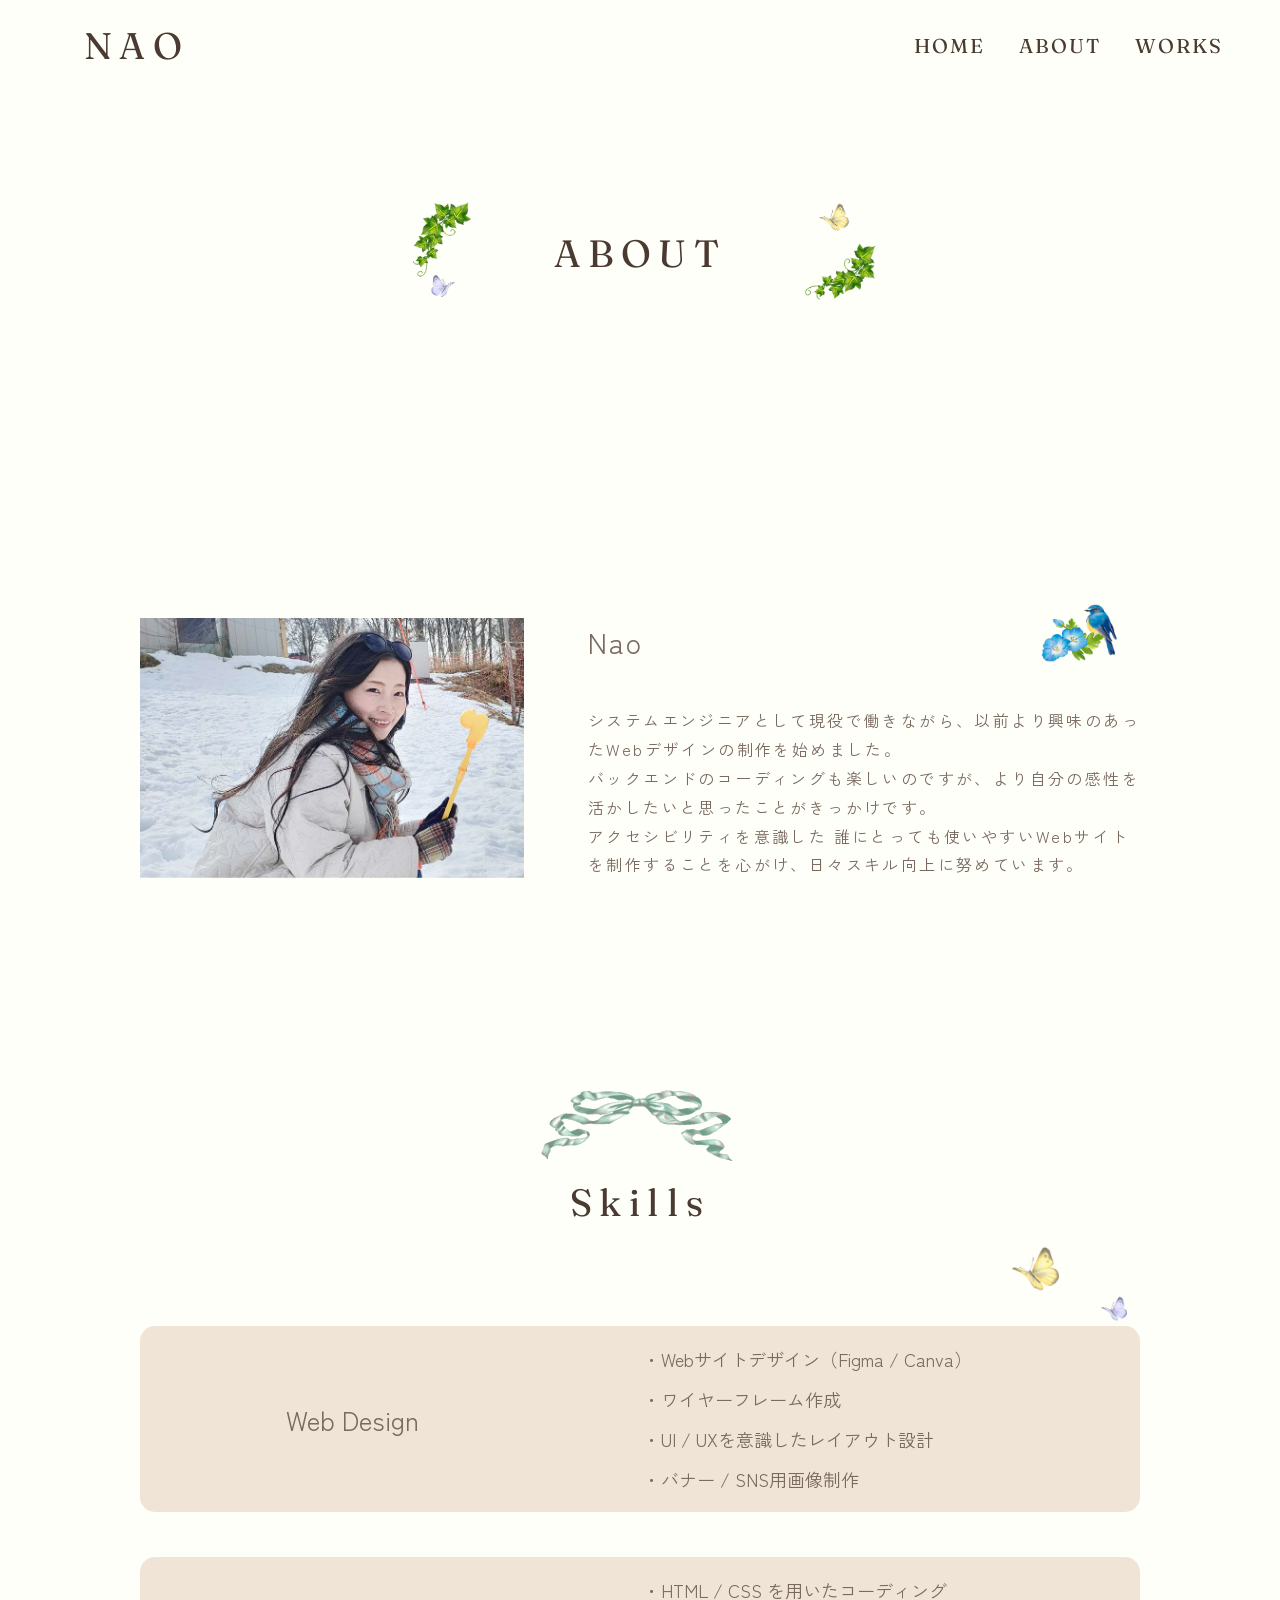
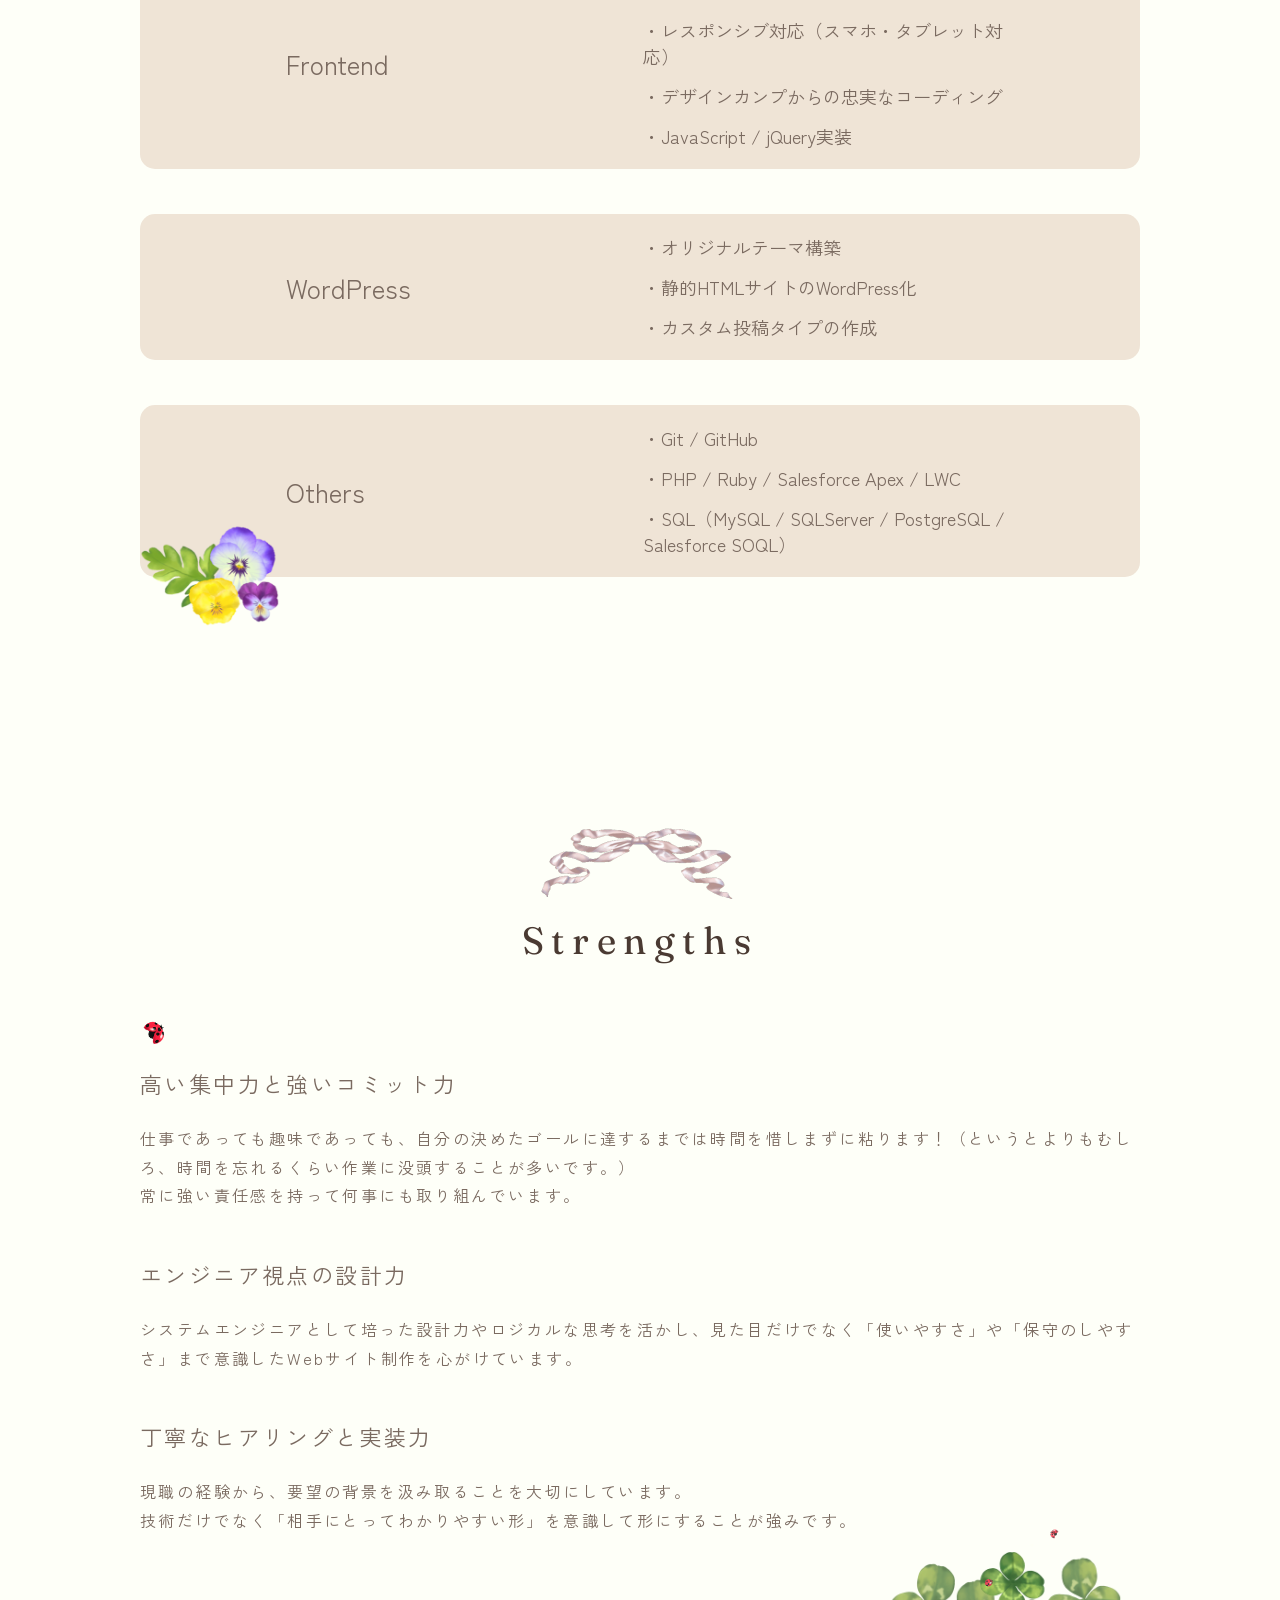
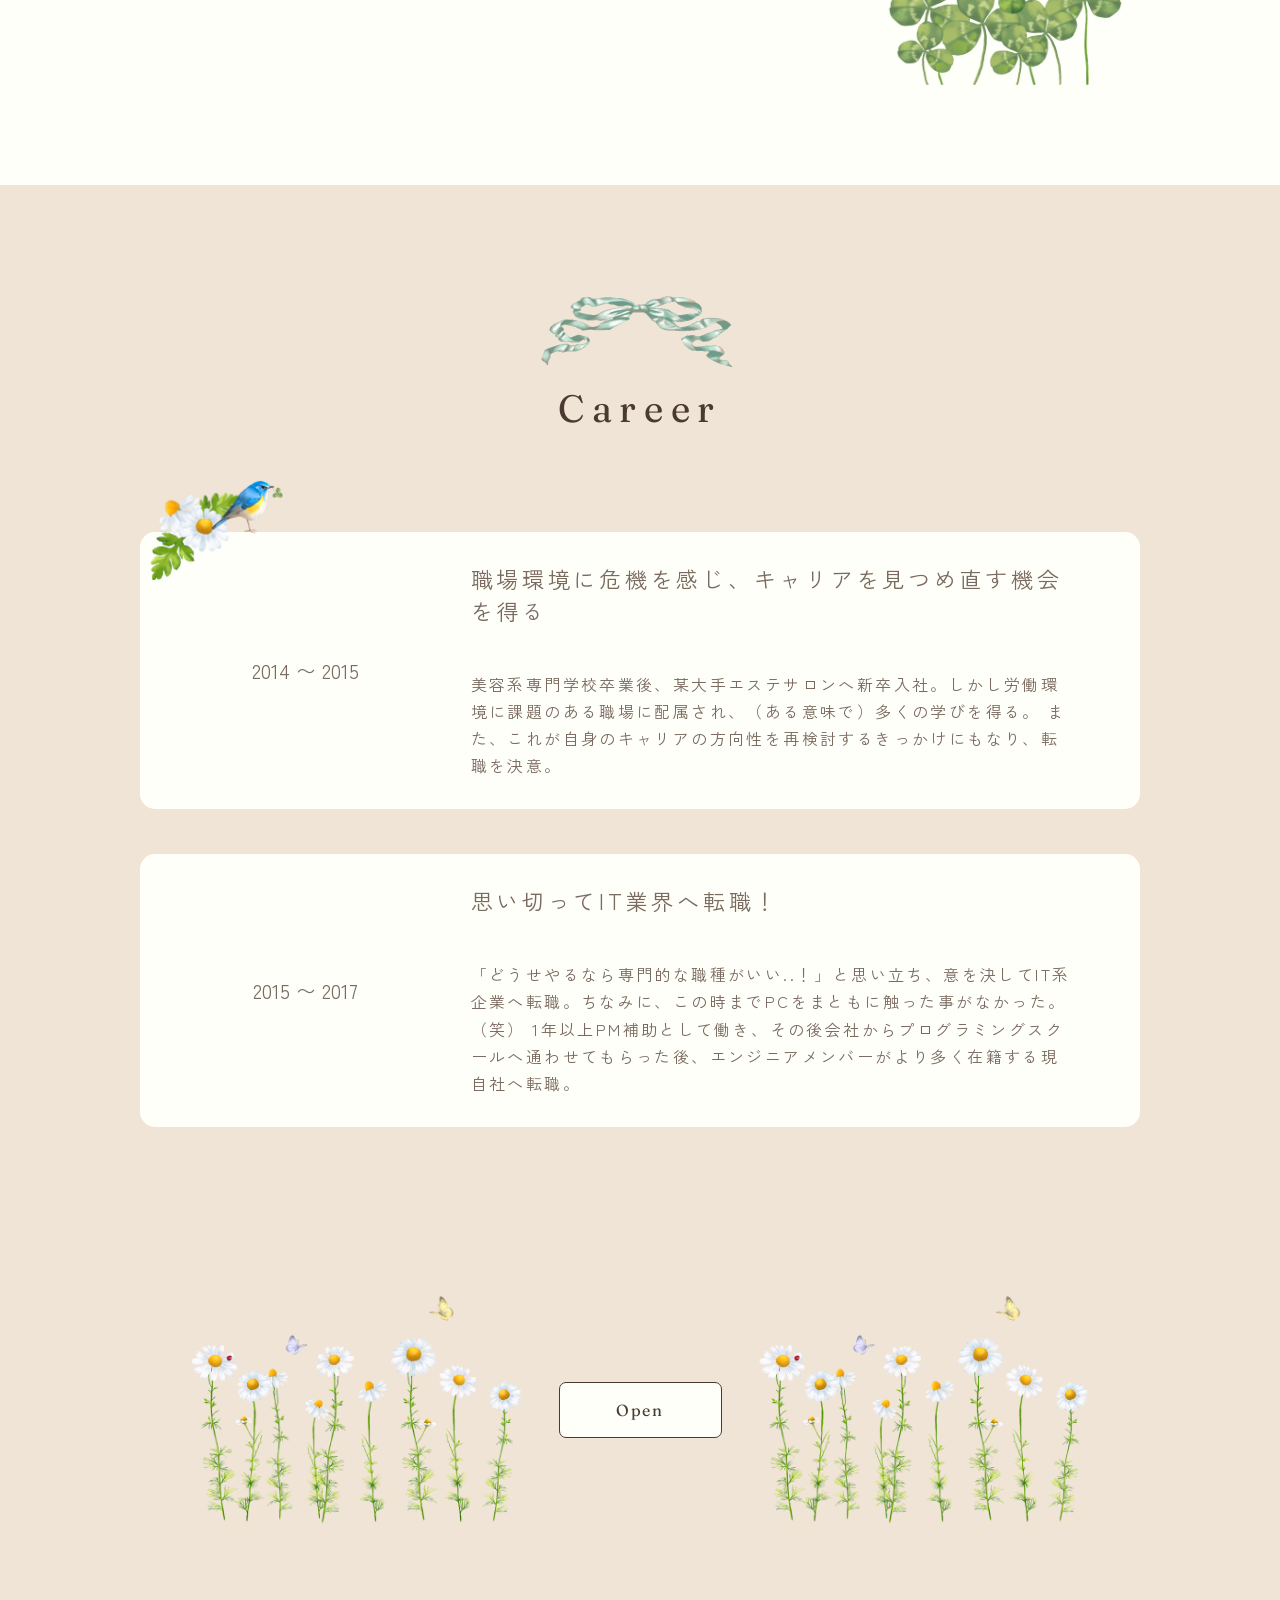
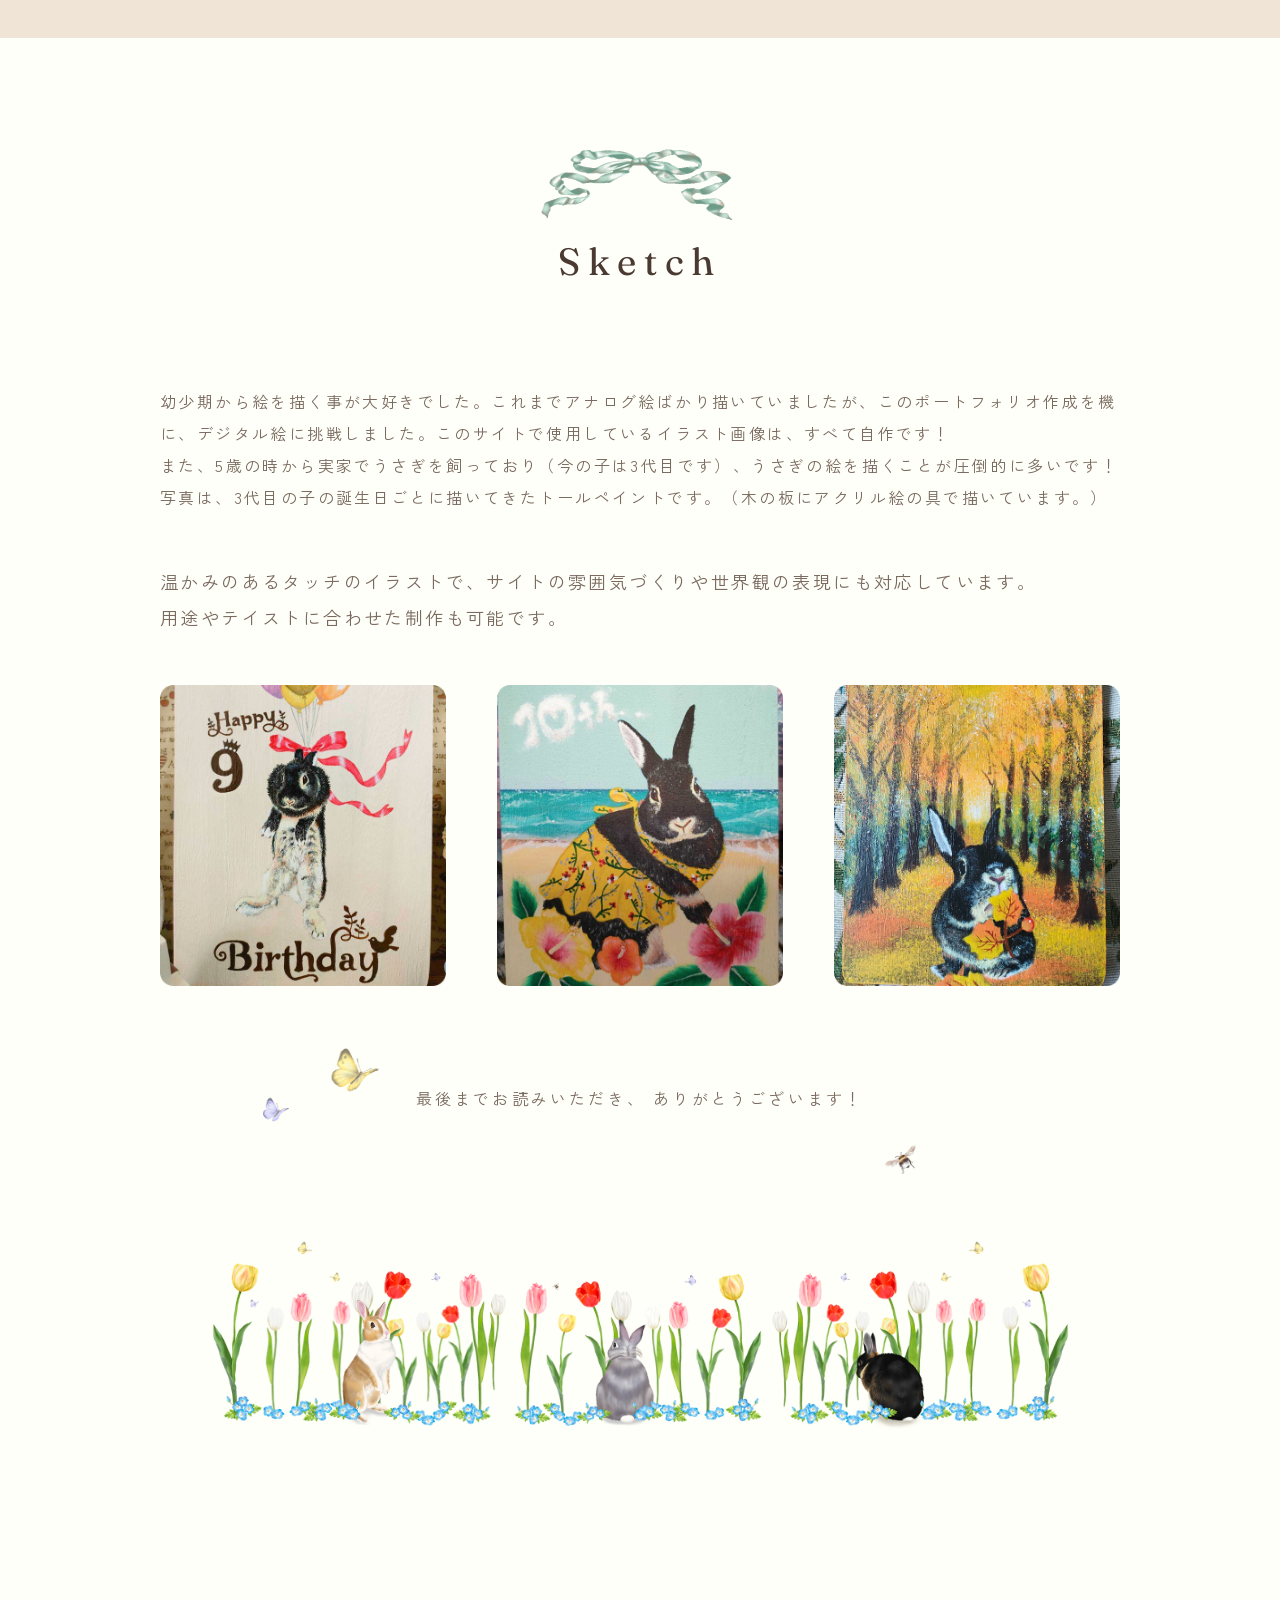
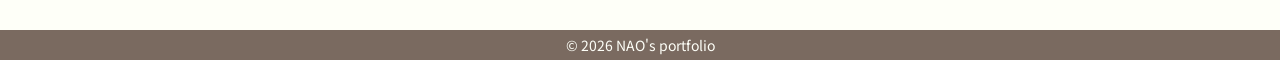
==== about/index.html @ c6a1bbfc "first commit" ====
<!DOCTYPE html>
<html lang="ja">
<head>
  <meta charset="UTF-8">
  <meta name="viewport" content="width=device-width, initial-scale=1.0">
  <title>私について | NAO's portfolio</title>
  <meta name="description" content="Webデザインとコーディングを中心に、ポートフォリオ制作を行っています。好きなことや大切にしていること、制作への想いをまとめた ABOUT ページです。">
  <meta property="og:title" content="私について | NAO's portfolio">
  <meta property="og:description" content="Webデザインとコーディングを中心に制作したポートフォリオサイトの ABOUT ページ。好きなことや制作への想いを紹介しています。">
  <meta property="og:image" content="https://nao523.github.io/nao-portfolio/img/OGP.png">
  <meta property="og:url" content="https://nao523.github.io/nao-portfolio/">
  <meta property="og:type" content="website">
  <meta property="og:site_name" content="私について | NAO's portfolio">
  <meta name="twitter:card" content="summary_large_image">
  <link rel="icon" href="../img/favicon.ico">
  <link rel="icon" href="../img/favicon.png" type="image/png">
  <link rel="stylesheet" href="../css/reset.css" />
  <link rel="stylesheet" href="../css/style.css">
  <link rel="preconnect" href="https://fonts.googleapis.com">
  <link rel="preconnect" href="https://fonts.gstatic.com" crossorigin>
  <link href="https://fonts.googleapis.com/css2?family=Fraunces:ital,opsz,wght@0,9..144,100..900;1,9..144,100..900&family=Zen+Kaku+Gothic+New&family=Noto+Sans+JP:wght@100..900&display=swap" rel="stylesheet">
</head>
<body>
  <header>
    <div class="header">
      <div class="header_logo">
        <a href="../index.html">NAO</a>
      </div>
      <button type="button" class="hamburger" aria-controls="global-nav" aria-expanded="false" aria-label="メニューを開く">
        <span class="visually-hidden">メニューを開く</span>
        <span class="line line1"></span>
        <span class="line line2"></span>
        <span class="line line3"></span>
      </button>
      <nav class="header_nav" id="global-nav">
        <div class="nav_images">
          <img src="../img/nav1.png" alt="ネモフィラとミツバチ" class="nav_image nav_image1">
          <img src="../img/nav2.png" alt="ネモフィラとルリビタキ" class="nav_image nav_image2">
        </div>
        <ul class="header_nav_list">
          <li class="header_nav_item"><a href="../index.html">HOME</a></li>
          <li class="header_nav_item"><a href="./">ABOUT</a></li>
          <li class="header_nav_item"><a href="../works/index.html">WORKS</a></li>
        </ul>
      </nav>
    </div>
  </header>
  <main>
    <section class="about">
      <h1 class="page_title">ABOUT</h1>
    </section>
    <section class="self_introduction">
      <h2 class="visually-hidden">self_introduction</h2>
      <div class="self_introduction_wrapper">
        <figure class="self_introduction_image">
          <img src="../img/self_introduction_image.png" alt="自己紹介画像">
        </figure>
        <div class="self_introduction_text_wrapper">
          <p class="self_introduction_title">Nao</p>
          <p class="self_introduction_text">
            システムエンジニアとして現役で働きながら、以前より興味のあったWebデザインの制作を始めました。<br>
            バックエンドのコーディングも楽しいのですが、より自分の感性を活かしたいと思ったことがきっかけです。<br>
            アクセシビリティを意識した 誰にとっても使いやすいWebサイトを制作することを心がけ、日々スキル向上に努めています。
          </p>
        </div>
      </div>
    </section>
    <section class="skills">
      <h2 class="heading">Skills</h2>
      <div class="skill_card_wrapper">
        <div class="skill_card">
          <div class="skill_wrapper">
            <p class="skill_title">
              Web Design
            </p>
            <div class="skill_text">
              <p>・Webサイトデザイン（Figma / Canva）</p>
              <p>・ワイヤーフレーム作成</p>
              <p>・UI / UXを意識したレイアウト設計</p>
              <p>・バナー / SNS用画像制作</p>
            </div>
          </div>
        </div>
        <div class="skill_card">
          <div class="skill_wrapper">
            <p class="skill_title">
              Frontend
            </p>
            <div class="skill_text">
              <p>・HTML / CSS を用いたコーディング</p>
              <p>・レスポンシブ対応（スマホ・タブレット対応）</p>
              <p>・デザインカンプからの忠実なコーディング</p>
              <p>・JavaScript / jQuery実装</p>
            </div>
          </div>
        </div>
        <div class="skill_card">
          <div class="skill_wrapper">
            <p class="skill_title">
              WordPress
            </p>
            <div class="skill_text">
              <p>・オリジナルテーマ構築</p>
              <p>・静的HTMLサイトのWordPress化</p>
              <p>・カスタム投稿タイプの作成</p>
            </div>
          </div>
        </div>
        <div class="skill_card">
          <div class="skill_wrapper">
            <p class="skill_title">
              Others
            </p>
            <div class="skill_text">
              <p>・Git / GitHub </p>
              <p>・PHP / Ruby / Salesforce Apex / LWC</p>
              <p>・SQL（MySQL / SQLServer / PostgreSQL / Salesforce SOQL）</p>
            </div>
          </div>
        </div>

      </div>
    </section>
    <section class="strengths">
      <h2 class="heading">Strengths</h2>
      <div class="strengths_wrapper">
        <div class="strengths_text_wrapper">
          <p class="strengths_title">高い集中力と強いコミット力</p>
          <p class="strengths_text">
            仕事であっても趣味であっても、自分の決めたゴールに達するまでは時間を惜しまずに粘ります！（というとよりもむしろ、時間を忘れるくらい作業に没頭することが多いです。）<br>
            常に強い責任感を持って何事にも取り組んでいます。
          </p>
        </div>
        <div class="strengths_text_wrapper">
          <p class="strengths_title">エンジニア視点の設計力</p>
          <p class="strengths_text">
            システムエンジニアとして培った設計力やロジカルな思考を活かし、見た目だけでなく「使いやすさ」や「保守のしやすさ」まで意識したWebサイト制作を心がけています。
          </p>
        </div>
        <div class="strengths_text_wrapper">
          <p class="strengths_title">丁寧なヒアリングと実装力</p>
          <p class="strengths_text">
            現職の経験から、要望の背景を汲み取ることを大切にしています。<br>
            技術だけでなく「相手にとってわかりやすい形」を意識して形にすることが強みです。
          </p>
        </div>
      </div>
    </section>
    <section class="career">
      <h2 class="heading">Career</h2>
      <div class="career_inner">
        <div class="career_wrapper">
          <div class="career_card">
            <div class="career_text_wrapper">
              <p class="career_year">2014 〜 2015</p>
              <div class="career_text_detail_wrapper">
                <p class="career_title">
                  職場環境に危機を感じ、キャリアを見つめ直す機会を得る
                </p>
                <p class="career_text">
                  美容系専門学校卒業後、某大手エステサロンへ新卒入社。しかし労働環境に課題のある職場に配属され、（ある意味で）多くの学びを得る。
                  また、これが自身のキャリアの方向性を再検討するきっかけにもなり、転職を決意。
                </p>
              </div>
            </div>
          </div>
          <div class="career_card">
            <div class="career_text_wrapper">
              <p class="career_year">2015 〜 2017</p>
              <div class="career_text_detail_wrapper">
                <p class="career_title">
                  思い切ってIT業界へ転職！
                </p>
                <p class="career_text">
                  「どうせやるなら専門的な職種がいい..！」と思い立ち、意を決してIT系企業へ転職。ちなみに、この時までPCをまともに触った事がなかった。（笑）
                  1年以上PM補助として働き、その後会社からプログラミングスクールへ通わせてもらった後、エンジニアメンバーがより多く在籍する現自社へ転職。
                </p>
              </div>
            </div>
          </div>
          <div class="career_open_close" id="career_open_close">
            <div class="career_card">
              <div class="career_text_wrapper">
                <p class="career_year">2017 〜 2020</p>
                <div class="career_text_detail_wrapper">
                  <p class="career_title">
                    現自社へ転職し、数々の常駐先でシステム開発を行う
                  </p>
                  <p class="career_text">
                    再びSIとして、主にPHPを扱う現場へ赴き、色々な種類のシステム開発を行う。（医療機関情報管理システム、大学出願システム、原子力データ検索システム などなど）
                    この期間の中盤あたりから、「もしかしてこの業界向いてるかも...？」と思い始める。
                  </p>
                </div>
              </div>
            </div>
            <div class="career_card">
              <div class="career_text_wrapper">
                <p class="career_year">2020.2</p>
                <div class="career_text_detail_wrapper">
                  <p class="career_title">
                    パンデミックの影響により、リモートワークとなる
                  </p>
                  <p class="career_text">
                    参画したての常駐先の職場がリモートワークに切り替わり、7年間の電車通勤から解放され、私生活が大いに充実し始める。
                    現職種が出社せずとも在宅で可能であることに気づき、過去の自分の大胆な選択に感謝する。（笑）
                  </p>
                </div>
              </div>
            </div>
            <div class="career_card">
              <div class="career_text_wrapper">
                <p class="career_year">2021.4〜</p>
                <div class="career_text_detail_wrapper">
                  <p class="career_title">
                    RubyやApexに触れ、動的型付け言語に苦戦する
                  </p>
                  <p class="career_text">
                    常駐先内でチーム移動があり、これまで触れなかったRubyやSalesforce Apexに触れる。
                    PHP時代では意識してこなかった「型」に苦しみながらも多数のカスタムシステムの作成/修正を行う。Salesforce Lwc で html/js/cssに触れる。
                  </p>
                </div>
              </div>
            </div>
            <div class="career_card">
              <div class="career_text_wrapper">
                <p class="career_year">2025.5</p>
                <div class="career_text_detail_wrapper">
                  <p class="career_title">
                    Webデザイン制作を学び始める
                  </p>
                  <p class="career_text">
                    「せっかくならもっと自分の感性を活かした事がしたい..！」とふと思い立ち、マンツーマンでWebデザインを学べるスクールへ入学。
                    コース期間を無駄にするまいと、週4,5日の隙間時間や業後に2〜3時間の作業を7ヶ月ほど継続。ChatGPTと大親友になる。
                  </p>
                </div>
              </div>
            </div>
            <div class="career_card">
              <div class="career_text_wrapper">
                <p class="career_year">2025.12〜</p>
                <div class="career_text_detail_wrapper">
                  <p class="career_title">
                    本業と並行して、Webデザインの制作活動を始める
                  </p>
                  <p class="career_text">
                    ご縁があり、ご紹介いただいた会社と業務委託契約を結び、現在は制作案件へ参画しながら知見を溜めつつスキル向上に勤しむ。
                  </p>
                </div>
              </div>
            </div>
          </div>
          <button
            class="btn btn--about"
            aria-expanded="false"
            aria-controls="career_open_close"
            >
            <span class="btn_inner_about">
              Open
            </span>
          </button>
        </div>
      </div>
    </section>
    <section class="sketch">
      <h2 class="heading">Sketch</h2>
      <div class="sketch_wrapper">
        <p class="sketch_text_introduction">
          幼少期から絵を描く事が大好きでした。これまでアナログ絵ばかり描いていましたが、このポートフォリオ作成を機に、デジタル絵に挑戦しました。このサイトで使用しているイラスト画像は、すべて自作です！<br>
          また、5歳の時から実家でうさぎを飼っており（今の子は3代目です）、うさぎの絵を描くことが圧倒的に多いです！
          写真は、3代目の子の誕生日ごとに描いてきたトールペイントです。（木の板にアクリル絵の具で描いています。）
        </p>
        <p class="sketch_text">
          温かみのあるタッチのイラストで、サイトの雰囲気づくりや世界観の表現にも対応しています。<br>
          用途やテイストに合わせた制作も可能です。
        </p>
        <figure class="sketch_illustration">
          <img src="../img/sketch1.png" alt="トールペイントのイラスト(実家のうさぎ9歳の誕生日祝い)">
          <img src="../img/sketch2.png" alt="トールペイントのイラスト(夏をテーマにした実家のうさぎ)">
          <img src="../img/sketch3.png" alt="トールペイントのイラスト(秋をテーマにした実家のうさぎ)">
        </figure>
      </div>
      <p class="sketch_text_closing">最後までお読みいただき、<br class="sp_only"> ありがとうございます！</p>
      <span class="about_deco"></span>
    </section>
  </main>
  <a href="#" class="to_top">
    <img src="../img/top.png" alt="TOPへ戻る">
  </a>
  <footer class="footer">
    <p class="footer_text">© 2026 NAO's portfolio</p>
  </footer>
  <script src="../js/main.js" defer></script>
</body>
</html>
---- css/style.css ----
@charset "UTF-8";

/* 共通 */
html {
  scroll-behavior: smooth;
}

body {
  font-family: 'Zen Kaku Gothic New', sans-serif;
  text-align: center;
  background-color: #fefff8;
  color: #000000;
}

#loading {
  position: fixed;
  inset: 0;
  background: #fefff8;
  z-index: 9999;
  display: flex;
  justify-content: center;
  align-items: center;
  transition: opacity 0.6s ease;
}

#loading.is-hidden {
  opacity: 0;
  pointer-events: none;
}

.loading_figure video {
  width: 100%;
  height: auto;
  display: block;
}

a {
  text-decoration: none;
  color: inherit;
}

.visually-hidden {
  position: absolute;
  width: 1px;
  height: 1px;
  padding: 0;
  overflow: hidden;
  clip: rect(1px, 1px, 1px, 1px);
  -webkit-clip-path: inset(0px 0px 99.9% 99.9%);
  clip-path: inset(0px 0px 99.9% 99.9%);
  border: 0;
}

header {
  width: 100%;
  color: #4A3A32;
  font-family: 'Fraunces', serif;
}

.header_logo {
  letter-spacing: 0.2em;
  font-weight: 400;
  margin-right: auto;
  display: block;
  opacity: 0;
  transform: translateY(10px);
  animation: fadeInNav 1.5s ease forwards;
}

.header_nav  {
  margin-right: 57px;
  opacity: 0;
  transform: translateY(10px);
  animation: fadeInNav 1.5s ease forwards;
}

@keyframes fadeInNav {
  to {
    opacity: 1;
    transform: translateY(0);
  }
}

.to_top {
  position: fixed;
  right: 5px;
  bottom: 20px;
  opacity: 0;
  transform: translateY(20px);
  pointer-events: none;
  transition: opacity 0.3s ease, transform 0.3s ease;
}

.to_top.is-show {
  opacity: 1;
  transform: translateY(0);
  pointer-events: auto;
}

@keyframes floatUpDown {
  0%, 100% { transform: translateY(0); }
  50%       { transform: translateY(-12px); }
}

.to_top.is-show {
  animation: floatUpDown 2.5s ease-in-out infinite;
}

.footer {
  background-color: #7A6A60;
  height: 30px;
  display: flex;
  align-items: center;
  justify-content: center;
  color: #fefff8;
  font-family: 'Noto Sans JP', sans-serif;
  font-size: 14px;
}

.main_visual {
  display: flex;
  flex-direction: column-reverse;
}

.main_visual_figure {
  margin: 0 auto;
  position: relative;
  overflow: hidden;
}

.main_visual_figure video {
  width: 100%;
  height: auto;
  opacity: 0;
  animation: fadeInZoom 2s ease 0.3s forwards;
  display: block;
}

@keyframes fadeInZoom {
  0% {
    opacity: 0;
    transform: scale(1.01);
  }
  60% {
    opacity: 0.6;
  }
  100% {
    opacity: 1;
    transform: scale(1);
  }
}

.fade-in {
  opacity: 0;
  transform: translateY(20px);
  transition: 
    opacity 0.8s ease,
    transform 0.8s ease;
}

.fade-in.is-show {
  opacity: 1;
  transform: translateY(0);
}

.mv_text {
  width: 100%;
  text-align: center;
  color: #7A6A60;
  font-family: 'Fraunces', serif;
  opacity: 0;
  transform: translateY(10px);
  transition: 1s ease;
  font-weight: 700;
}

.mv_text.show {
  opacity: 1;
  transform: translateY(0);
}

.btn {
  position: relative;
  display: inline-block;
  width: 163px;
  padding: 17px 0;
  font-family: 'Fraunces', serif;
  background: #fefff8;
  color: #4A3A32;
  letter-spacing: 0.1em;
  text-decoration: none;
  border-radius: 7px;
  border: 1px solid #4A3A32;
  transition: all 0.3s ease;
}

.btn:hover {
  background-color: #bfd8b8;
  color: #ffffff;
  border-color: #bfd8b8;
}

.btn_inner {
  position: relative;
  display: inline-block;
}

.heading {
  position: relative;
  font-family: 'Fraunces', serif;
  font-weight: 400;
  color: #4a3a32;
  letter-spacing: 0.2em;
  text-align: center;
  margin-bottom: 100px;
}


/* work_itemのテキスト共通 */
.works_item_title,
.works_item_type,
.works_item_description,
.work_item_link {
  letter-spacing: 0.1em;
  font-weight: 400;
}

.work_item_link {
  text-align: right;
  font-family: 'Fraunces', serif;
}

/* work_itemのテキスト色 */
.works_item_title,
.works_item_description,
.work_item_link {
  color: #7a6a60;
}

.works_item_type {
  color: #b9a193;
}

.contact_text {
  letter-spacing: 0.1em;
  color: #7a6a60;
  position: relative;
  display: block;
  z-index: 0;
}

.contact_mail {
  letter-spacing: 0.1em;
  color: #7a6a60;
}

.contact_box {
  position: relative;
  z-index: 0;
  text-align: center;
}

.contact_box::before {
  content: "";
  position: absolute;
  top: 50%;
  left: 50%;
  transform: translate(-50%, -50%);
  z-index: -1;
}

.contact_text,
.contact_mail {
  position: relative;
  z-index: 1;
}

.contact_mail::after {
  content: "";
  position: absolute;
  top: 150%;
  left: 50%;
  background: url("../img/contact1.png") no-repeat center / contain;
}

/* =========================
  【共通】work（制作物単体）ページ
========================= */

.main_visual_work_figure img {
  width: 100%;
  display: block;
  filter: blur(6px);
  animation: focusIn 2.8s cubic-bezier(0.3, 1, 0.6, 1) forwards;
}

@keyframes focusIn {
  to {
    filter: blur(0);
  }
}

.main_visual_work_title {
  display: inline-flex;
  align-items: center;
  align-items: flex-start;
  font-weight: 400;
  color: #7a6a60;
  text-align: left;
  position: relative; 
  opacity: 0;
  transform: translateY(10px);
  animation: fadeInNav 2s ease 0.5s forwards;
}

.main_visual_work_title::before,
.main_visual_work_title::after {
  content: "";
  position: absolute;
  width: 100px;
  aspect-ratio: 14 / 9;
  background: no-repeat center / contain;
  filter: blur(6px);
  transition:
    filter 1.2s ease;
  z-index: 1;
}

.main_visual_work_title.is-show::before,
.main_visual_work_title.is-show::after {
  filter: blur(0);
}

.work_description_list {
  list-style: none;
  position: relative;
}

.work_description_list li:last-child {
  border-bottom: 1px solid #D4C7B7;
}

.work_screen_image_title::before {
  content: "";
  position: absolute;
  background-image: url("../img/work_screen_image1.png");
  width: 170px;
  height: 57px;
  background-size: contain;
  background-repeat: no-repeat;
  transition:
    transform 1.4s cubic-bezier(0.25, 1, 0.5, 1),
    opacity 1.4s ease,
    filter 1.2s ease;
  opacity: 0;
  transform: translateY(40px) scale(0.92);
  filter: blur(4px);

}

.work_screen_image_title.is-show::before {
  transform: translateY(0) scale(1);
  opacity: 1;
  filter: blur(0);
}


/* =========================
  【共通】all works（制作物一覧）ページ
========================= */
.page_title {
  color: #4A3A32;
  font-weight: 400;
  font-family: 'Fraunces', serif;
  letter-spacing: 0.2em;
  position: relative;
  opacity: 0;
  transform: translateY(10px);
  animation: fadeInNav 2s ease 0.5s forwards;
}

.page_title::before,
.page_title::after {
  content: "";
  position: absolute;
  aspect-ratio: 14 / 9;
  background: no-repeat center / contain;
  filter: blur(6px);
  transition:
    filter 1.2s ease;
}

.page_title.is-show::before,
.page_title.is-show::after {
  filter: blur(0);
}

.work_figure img {
  width: 100%;
  max-width: 600px;
  display: block;
  filter: blur(6px);
  animation: focusIn 2.8s cubic-bezier(0.3, 1, 0.6, 1) forwards;
}

.all_works_wrapper {
  display: grid;
  column-gap: clamp(80px, 5vw, 120px);
  justify-items: center;
}

.work_item {
  display: flex;
  flex-direction: column;
  gap: 15px;
}

.work_title {
  font-weight: 400;
  letter-spacing: 0.1em;
  text-align: left;
  color: #7A6A60;
}

.work_text_wrapper {
  display: flex;
  flex-direction: column;
  align-items: flex-start;
}

.work_text {
  color: #b9a193;
  text-align: left;
  letter-spacing: 0.1em;
}

.work_title,
.work_text {
  filter: blur(6px);
  animation: focusIn 2.8s cubic-bezier(0.3, 1, 0.6, 1) forwards;
}

/* 下部の装飾1 */
.all_works_deco.is-show,
.about_deco.is-show {
  opacity: 1;
  transform: translateY(0);
  filter: blur(0);
}

/* 下部の装飾2 */
.all_works_deco.is-show::after {
  opacity: 1;
  transform: translateY(0) scale(1);
  filter: blur(0);
}

.strengths_wrapper {
  display: flex;
  flex-direction: column;
  gap: 45px;
  position: relative;
}

.strengths_text_wrapper {
  display: flex;
  flex-direction: column;
  gap: 20px;
  color: #7a6a60;
  letter-spacing: 0.15em;
  line-height: 1.8;
  text-align: left;
}

.strengths_text {
  position: relative;
}

.career_open_close {
  display: none;
  flex-direction: column;
  max-height: 0;
  opacity: 0;
  overflow: hidden;
  display: flex;
  flex-direction: column;
  transition:
    max-height 0.9s ease,
    opacity 0.7s ease;
}

.career_card:last-child {
  margin-bottom: 0;
}

.btn_inner_about {
  position: relative;
}

.btn--about.is-open .btn_inner_about::after {
  background: url("../img/career2.png") no-repeat center / contain;
}

/* スマホ 〜 タブレット版 */
@media (max-width: 1023px) {

  .loading_figure {
    width: min(90%, 400px);
  }

  .header {
    height: 75px;
    display: flex;
    align-items: center;
  }

  .header_logo {
    font-size: 30px;
    margin-left: 25px;
  }

  .to_top img {
    width: clamp(90px, 4vw, 140px);
    height: auto;
  }


  .main_visual_figure {
    width: min(90%, 600px);
  }

  .mv_text {
    padding-top: 50px;
    font-size: 15px;
  }

  .hamburger {
    position: fixed;
    top: 20px;
    right: 20px;
    z-index: 102; /* ポップアップより上 */
    width: 40px;
    height: 30px;
    display: flex;
    flex-direction: column;
    justify-content: space-between;
    cursor: pointer;
    background: none;
    border: none;
    opacity: 0;
    transform: translateY(10px);
    animation: fadeInNav 1.5s ease forwards;
  }

  .hamburger .line {
    display: block;
    width: 100%;
    height: 2px;
    background-color: #4A3A32;
    transition: all 0.3s ease;
    border-radius: 2px;
  }

  /* バツに変形 */
  .hamburger.is-active .line1 {
    transform: rotate(45deg) translate(9px, 10px);
    background-color: #4A3A32;
  }
  .hamburger.is-active .line2 {
    opacity: 0;
  }
  .hamburger.is-active .line3 {
    transform: rotate(-45deg) translate(9px, -10px);
    background-color: #4A3A32;
  }

  .header_nav_list {
    display: flex;
    flex-direction: column;
    gap: 48px;
    color: #4A3A32;
    font-size: 20px;
    letter-spacing: 0.1em;
    
  }

  .header_nav {
    top: -100%;
    height: 100dvh;
    position: fixed;
    display: flex;
    gap: 40px;
    width: 100%;
    background: #fefff8;
    z-index: 101;
    flex-direction: column;
    justify-content: center;
    align-items: center;
    transition: top 0.5s ease;
  }

  .header_nav_item {
    opacity: 0;
    transform: translateY(10px);
  }

  /* nav上の画像の親 */
  .nav_images {
    position: absolute;
    inset: 0;
    pointer-events: none;
  }

  /* nav上の画像共通 */
  .nav_image {
    position: absolute;
    height: auto;
    opacity: 0;
    transform: translateY(20px) scale(0.95);
    transition: 
      opacity 0.8s ease,
      transform 1s ease-out;
  }

  .header_nav.is-open .nav_image {
    opacity: 1;
    transform: translateY(0) scale(1);
  }
  
  .header_nav.is-open .nav_image1 {
    transition-delay: 0.5s;
  }

  .header_nav.is-open .nav_image2 {
    transition-delay: 0.8s;
  }

  /* nav上の画像右上 */
  .nav_image1 {
    top: 10%;
    right: 10%;
    width: clamp(100px, 25vw, 180px);
  }

  /* nav上の画像左下 */
  .nav_image2 {
    bottom: 10%;
    left: 10%;
    width: clamp(150px, 30vw, 230px);
  }

  .header_nav.is-open {
    top: 0;
  }

  .header_nav.is-open .header_nav_item {
    opacity: 1;
    transform: translateY(0);
    transition: 
      opacity 0.8s ease,
      transform 1s ease-out;
  }

  .header_nav.is-open .header_nav_item:nth-child(1) {
    transition-delay: 1.2s; 
  }

  .header_nav.is-open .header_nav_item:nth-child(2) {
    transition-delay: 1.4s;
  }

  .header_nav.is-open .header_nav_item:nth-child(3) {
    transition-delay: 1.6s;
  }

  /* about_site上の画像の親 */
  .about_site {
    position: relative;
    padding: 160px 20px 90px 20px;
    letter-spacing: 0.15em;
    line-height: 1.73;
    color: #7a6a60;
  }

  /* about_site上の画像上 */
  .about_site_image1 {
    position: absolute;
    opacity: 0;
    top: 13%;
    left: 50%;
    transform: translateX(-50%) translateY(20px) scale(0.95);
    width: clamp(60px, 20vw, 80px);
  }

  /* about_site上の画像下左 */
  .about_site_image2 {
    opacity: 0;
    position: absolute;
    bottom: 30%;
    left: 10%;
    width: clamp(90px, 20vw, 100px);
  }

  /* about_site上の画像下右 */
  .about_site_image3 {
    opacity: 0;
    position: absolute;
    bottom: 40%;
    right: 10%;
    width: clamp(38px, 25vw, 45px);
  }

  /* about_site上の画像下中央 */
  .about_site_image4 {
    position: absolute;
    opacity: 0;
    bottom: 25%;
    left: 50%;
    transform: translateX(-50%) translateY(20px) scale(0.95);
    width: clamp(140px, 30vw, 160px);
  }

  .about_site_image1.is-show, 
  .about_site_image4.is-show {
    opacity: 1;
    transform: translateX(-50%) translateY(0) scale(1);
  }

  .about_site_image2.is-show, 
  .about_site_image3.is-show {
    opacity: 1;
    transform: translateY(0) scale(1);
  }

  .about_site_title {
    font-size: 16px;
    margin: 20px 0 40px 0;
    text-align:  center;
  }

  .about_site_text {
    font-size: 15px;
    line-height: 1.8;
    letter-spacing: 0.15em;
    margin-bottom: 218px;
    text-align: center;
  }

  .contact_image_left,
  .contact_image_right,
  .cursor,
  .sketch_illustration::-webkit-scrollbar {
    display: none;
  }

  .btn {
    font-size: 14px;
  }

  .works {
    padding: 156px 20px 400px;
  }

  .heading {
    font-size: 26px;
  }

  
  .heading::before {
    content: "";
    position: absolute;
    top: -60px;
    left: 50%;
    transform: translateX(-50%);
    width: 170px;
    height: 57px;
    background: url("../img/heading1.png") no-repeat center/contain;
  }

  .heading--contact::before {
    content: "";
    position: absolute;
    top: 50%;
    left: 40%;
    transform: translate(-120%, -50%) rotate(-8deg);
    transform-origin: center bottom;
    width: 100px;
    height: 86px;
    background: url("../img/heading_contact_sp1.png") no-repeat center/contain;
  }

  .heading--contact::after {
    content: "";
    position: absolute;
    top: 115%;
    right: 35%;
    transform: translate(120%, -50%);
    width: 63px;
    height: 72px;
    background: url("../img/heading_contact_sp2.png") no-repeat center/contain;
  }

  .works_list {
    display: flex;
    gap: 80px;
    justify-content: center;
    flex-direction: column;
    margin-bottom: 70px;
  }

  .work_item_wrapper {
    display: flex;
    gap: 18px;
    align-items: center;
    flex-direction: column-reverse;
  }

  .work_item {
    display: flex;
    flex-direction: column;
    justify-content: center;
  }

  /* work_itemのテキストサイズ */
  .works_item_description,
  .work_item_link {
    font-size: 16px;
  }
   
  .works_item_type {
    font-size: 15px;
  }

  /* work_itemのテキスト個別 */
  .works_item_title {
    position: relative;
    font-size: 18px;
    margin-bottom: 20px;
    text-align: left;
  }

  .title1::before {
    content: "";
    position: absolute;
    left: -5%;
    top: -20%;
    transform: translate(-20px, -50%) scale(0.8);
    transition: 0.6s ease;
    opacity: 0;
    width: 35px;
    height: 35px;
    background: url("../img/work3.png") no-repeat center/contain;
  }

  .title2::before {
    content: "";
    position: absolute;
    right: 10%;
    top: 40%;
    transform: translate(30px, 50%) scale(0.8);
    transition: 0.6s ease;
    opacity: 0;
    width: 35px;
    height: 35px;
    background: url("../img/work4.png") no-repeat center/contain;
  }

  .title3::before {
    content: "";
    position: absolute;
    left: 0;
    top: -900%;
    transform: translate(-20px, -50%) scale(0.8) scaleX(-1);
    transition: 0.6s ease;
    opacity: 0;
    width: 35px;
    height: 35px;
    background: url("../img/work5.png") no-repeat center/contain;
  }

  .title4::before {
    content: "";
    position: absolute;
    right: 10%;
    top: -40%;
    transform: translate(40px, 50%) scale(0.8) scaleX(-1);
    transition: 0.6s ease;
    opacity: 0;
    width: 30px;
    height: 30px;
    background: url("../img/work6.png") no-repeat center/contain;
  }

  .title1.is-show::before,
  .title2.is-show::before   {
    transform: translateY(-50%) scale(1);
    opacity: 1;
  }

  .title3.is-show::before,
  .title4.is-show::before   {
    transform: translateY(-50%) scale(1) scaleX(-1);
    opacity: 1;
  }



  .works_item_type,
  .works_item_description {
    margin-bottom: 35px;
    text-align: left;
  }

  .works_item_description {
    max-width: 390px;
    height: 50px;
    display: -webkit-box;
    -webkit-line-clamp: 2; /* ←2行で省略 */
    -webkit-box-orient: vertical;
    overflow: hidden;
  }

  .works_item_image {
    max-width: 450px;
    flex: 0 0 auto;
  }

  .works_item_image img {
    width: 100%;
    height: auto;
    display: block;
  }
  
  /* ボタン下画像 */
  .btn_inner::after {
    content: "";
    position: absolute;
    left: 50%;
    top: 100%;
    transform: translate(-50%, 20%);
    width: clamp(390px, 48vw, 590px);
    aspect-ratio: 390 / 271;
    background: url("../img/work1.png") no-repeat center / contain;
  }

  .contact {
    padding: 90px 20px;
    background-color: #EFE4D6;
  }

  .contact_text, .contact_mail  {
    font-size: 15px;
    margin-bottom: 20px;
  }

  .contact_box {
    padding: 180px 20px; 
  }

  .contact_box::before {
    width: clamp(363px, 60vw, 500px);
    aspect-ratio: 363 / 363;
    background: url("../img/contact_frame_sp.png") no-repeat center / contain;
    z-index: -1;
  }

  .contact_mail::after {
    transform: translateX(-50%);
    width: 86px;
    height: 41px;
  }

  .contact_image_sp_left {
    position: absolute;
    top: 5%;
    left: 15%;
    opacity: 0;
    transform: translate(-30%, -20%) scale(0.95);
    transition: opacity 1.2s ease, transform 1.2s ease;
    width: clamp(152px, 15vw, 200px);
  }

  .contact_image_sp_right {
    position: absolute;
    bottom: 20%;
    right: 15%;
    opacity: 0;
    transform: translate(30%, 50%) scale(0.95);
    transition: opacity 1.2s ease, transform 1.2s ease;
    width: clamp(154px, 15vw, 200px);
  }

  .contact_image_sp_left.is-show {
    opacity: 1;
    transform: translate(-30%, -30%) scale(1);
  }

  .contact_image_sp_right.is-show {
    opacity: 1;
    transform: translate(30%, 30%) scale(1);
  }

  /* =========================
   work（制作物単体）ページ
  ========================= */
  .main_visual_work {
    padding: 70px 20px;
    text-align: left;
  }

  .main_visual_work_figure {
    width: clamp(280px, 80vw, 700px);
    margin: 0 auto;
  }

  .pc-img img {
    width: 100%;
    height: auto;
  }

  .sp-img img {
    width: 300px;
    height: auto;
  }

  .main_visual_work_title {
    margin-bottom: 20px;
    margin-left: 60px;
    font-size: 25px;
  }

  .main_visual_work_title::before {
    top: 50%;
    right: 90%;
    transform: translateY(-50%);
    background-image: url("../img/page_title1.png");
  }

  .main_visual_work_title::after {
    top: 50%;
    left: 90%;
    transform: translateY(-50%);
    background-image: url("../img/page_title2.png");
  }

  .work_description,
  .all_works,
  .about {
    padding: 90px 20px;
  }

  .work_description_list li {
    padding: 35px;
    border-top: 1px solid #D4C7B7;
  }
  
   /* 説明欄左上、スキル表右上、strengths左上、career左上、sketchテキスト左の装飾画像共通 */
  .work_description_list::before,
  .skill_card_wrapper::before,
  .strengths_wrapper::before,
  .career_wrapper::before,
  .sketch_text_closing::before,
  .sketch_text_closing::after {
    content: "";
    position: absolute;
    transition:
      transform 1.4s cubic-bezier(0.25, 1, 0.5, 1),
      opacity 1.4s ease,
      filter 1.2s ease;
    opacity: 0;
    transform: translateY(40px) scale(0.92) scaleX(-1);
    filter: blur(4px);
  }

  /* 説明欄右上の装飾画像 */
  .work_description_list::before {
    top: -55px;
    right: 0;
    width: clamp(90px, 11vw, 150px);
    aspect-ratio: 144 / 90;
    background: url("../img/work_description1.png") no-repeat center/contain;
  }

  .work_description_list.is-show::before,
  .skill_card_wrapper.is-show::before,
  .strengths_wrapper.is-show::before,
  .sketch_text_closing.is-show::before
   {
    transform: translateY(0) scale(1) scaleX(-1);
    opacity: 1;
    filter: blur(0);
  }

  .work_description_item {
    color: #7A6A60;
    font-size: 13px;
    display: grid;
    align-items: start;
    grid-template-columns: 1fr;
    row-gap: 20px;
  }

  /* 説明欄右下、スキル表左下の装飾画像共通 */
  .work_description_item:last-of-type::before,
  .skill_card:last-of-type::after,
  .strengths_text_wrapper:last-of-type .strengths_text::after {
    content: "";
    position: absolute;
    opacity: 0;
    transform: translateY(20px) scale(0.92) scaleX(-1);
    filter: blur(4px);
    transition:
      transform 1.4s cubic-bezier(0.25, 1, 0.5, 1) 0.4s,
      opacity 1.4s ease 0.4s,
      filter 1.2s ease 0.4s;
  }

  /* 説明欄左下の装飾画像 */
  .work_description_item:last-of-type::before {
    bottom: -40px;
    left: 0;
    width: clamp(70px, 8vw, 100px);
    aspect-ratio: 90 / 90;
    background: url("../img/work_description2.png") no-repeat center/contain;
  }

  .work_description_item:last-of-type.is-show::before,
  .skill_card:last-of-type.is-show::after,
  .strengths_text_wrapper:last-of-type .strengths_text.is-show::after {
    transform: translateY(0) scale(1) scaleX(-1);
    opacity: 1;
    filter: blur(0);
  }

  .work_description_label {
    text-align: left;
    font-weight: 700;
  }

  .work_description_text,
  .work_screen_image_title {
    font-size: 14px;
    text-align: left;
    color: #7A6A60;
  }

  .work_screen_image {
    padding: 90px 20px;
  }

  .work_screen_image_title {
    position: relative;
    margin-bottom: 20px;
  }

  .work_screen_image_title::before {
    top: -15px;
    right: -80px;
  }

  .work_screen_image_container {
    display: flex;
    flex-direction: column;
    width: fit-content;
    margin: 0 auto;
    gap: 50px;
  }

  .work_screen_image_container:not(:last-of-type) {
    margin-bottom: 100px;
  }

  .work_screen_image_wrapper {
    display: flex;
    flex-direction: column;
    align-items: center;
    gap: clamp(100px, 14vw, 400px);
  }

  .btn_inner_work {
    position: relative;
  }

  /* ボタン下画像 */
  .btn_inner_work::after {
    content: "";
    left: 50%;
    bottom: -350px;
    position: absolute;
    width: clamp(390px, 48vw, 590px);
    aspect-ratio: 390 / 271;
    margin: 70px auto 0;
    background: url("../img/all_works_deco_sp.png") no-repeat center / contain;
    opacity: 0;
    transform: translateX(-50%) translateY(40px) scale(0.96);
    filter: blur(4px);
    transition:
      opacity 1.2s ease,
      transform 1.2s cubic-bezier(0.25, 1, 0.5, 1),
      filter 1.2s ease;
  }

  .btn_inner_work.is-show::after {
    opacity: 1;
    filter: blur(0);
    transform: translateX(-50%) translateY(0) scale(1);
  }

  .btn--work {
    margin: 90px 0 341px 0;
  }

  /* =========================
   all works（制作物一覧）ページ
  ========================= */
  .page_title {
    font-size: 25px;
    margin-bottom: 70px;
  }

  .page_title::before,
  .page_title::after {
    width: 100px;
  }

  .page_title::before {
    top: -20px;
    left: 50%;
    transform: translateX(-190px);
    background-image: url("../img/page_title1.png");
  }

  .page_title::after {
    top: -20px;
    left: 50%;
    transform: translateX(90px);
    background-image: url("../img/page_title2.png");
  }

  .all_works_wrapper {
    grid-template-columns: 1fr;
    row-gap: 80px;
  }

  .work_title {
    font-size: 18px;
  }

  .work_text_wrapper {
    gap: 5px;
  }

  .work_text {
    font-size: 13px;
  }

  /* 下部の装飾1 */
  .all_works_deco,
  .about_deco {
    position: relative;
    display: block;
    width: min(100%, 600px);
    aspect-ratio: 390 / 271;
    margin: 70px auto 0;
    background: url("../img/all_works_deco_sp.png") no-repeat center / contain;
    opacity: 0;
    transform: translateY(40px);
    filter: blur(4px);
    transition:
      opacity 1.2s ease,
      transform 1.2s cubic-bezier(0.25, 1, 0.5, 1),
      filter 1.2s ease;
  }

  /* 下部の装飾2 */
  .all_works_deco::after {
    content: "";
    position: absolute;
    bottom: -10px;
    left: 50%;
    width: clamp(80px, 34vw, 220px);
    aspect-ratio: 1 / 1;
    background: url("../img/all_works_deco2.png") no-repeat center / contain;
    opacity: 0;
    transform: translateX(-80%) translateY(30px) scale(0.95);
    filter: blur(4px);
    transition:
      opacity 1.2s ease 0.4s,
      transform 1.2s ease 0.4s,
      filter 1.2s ease 0.4s;
  }

  .all_works_deco.is-show::after {
    transform: translateX(-80%) translateY(0) scale(1);
  }

  /* =========================
   aboutページ
  ========================= */
  .self_introduction{
    padding: 70px 20px;
  }

  .self_introduction_wrapper {
    display: flex;
    flex-direction: column;
    gap: 50px;
    align-items: center;
  }

  .self_introduction_image {
    width: clamp(390px, 30vw, 600px);
    min-width: 390px;
    flex-shrink: 0;
  }

  .self_introduction_text_wrapper {
    display: flex;
    flex-direction: column;
    text-align: left;
    gap: clamp(39px, 3vw, 80px);
    color: #7a6a60;
    letter-spacing: 0.15em;
    line-height: 1.8;
  }
  .self_introduction_title,
  .self_introduction_text,
  .self_introduction_image {
    filter: blur(6px);
    animation: focusIn 2.8s cubic-bezier(0.3, 1, 0.6, 1) forwards;
  }
  .self_introduction_title {
    font-size: 25px;
    position: relative;
  }

  .self_introduction_text,
  .strengths_text {
    font-size: 15px;
  }

  .self_introduction_title::after {
    content: "";
    position: absolute;
    top: -40%;
    left: 20%;
    width: clamp(81px, 8vw, 120px);
    aspect-ratio: 81 / 60;
    transition:
      transform 1.4s cubic-bezier(0.25, 1, 0.5, 1),
      opacity 1.4s ease,
      filter 1.2s ease;
    opacity: 0;
    transform: translateY(40px) scale(0.92);
    filter: blur(4px);
    background: url("../img/self_introduction1.png") no-repeat center / contain;
  }

  .self_introduction_title.is-show::after
   {
    transform: translateY(0) scale(1);
    opacity: 1;
    filter: blur(0);
  }

  .skills {
    padding: 150px 20px 90px 20px;
  }

  .skill_card_wrapper {
    position: relative;
    display: flex;
    flex-direction: column;
    gap: 45px;
  }

  .skill_card {
    background-color: #efe4d6;
    padding: 40px 18px;
    border-radius: 15px;
    position: relative;
  }

  .skill_wrapper {
    display: flex;
    flex-direction: column;
    gap: 20px;
    align-items: center;
    color: #7a6a60;
  }

  .skill_title {
    font-size: 20px;
    text-align: center;
  }

  .skill_text {
    display: flex;
    flex-direction: column;
    gap: 14px;
    font-size: 15px;
    text-align: left;
  }

  /* スキル表右上の装飾画像 */
  .skill_card_wrapper::before {
    top: -5%;
    right: 0%;
    width: clamp(106px, 6vw, 120px);
    aspect-ratio: 106 / 83;
    background: url("../img/work_screen_image1.png") no-repeat center/contain;
    transform: translateY(40px) scale(0.92);
    z-index: 1;
  }

  .skill_card_wrapper.is-show::before {
    transform: translateY(0) scale(1) ;
  }

  /* スキル表左上の装飾画像 */
  .skill_card:last-of-type::after {
    bottom: -20%;
    left: 0%;
    width: clamp(95px, 6vw, 130px);
    aspect-ratio: 95 / 74;
    background: url("../img/skill_card_wrapper.png") no-repeat center/contain;
    transform: translateY(20px) scale(0.92);
  }

  .skill_card:last-of-type.is-show::after
  {
    transform: translateY(0) scale(1);
  }

  .strengths {
    padding: 150px 20px 270px 20px;
  }

  .strengths .heading::before {
    background: url("../img/heading2.png") no-repeat center/contain;
  }

  .strengths_title {
    font-size: 20px;
  }

  /* strengths右上の装飾画像 */
  .strengths_wrapper::before {
    top: -5%;
    right: 10%;
    width: clamp(21px, 6vw, 30px);
    aspect-ratio: 1 / 1;
    background: url("../img/strengths1.png") no-repeat center/contain;
  }

  /* strengths下の装飾画像 */
  .strengths_text_wrapper:last-of-type .strengths_text::after {
    bottom: -200px;
    left: 50%;
    transform: translateX(-50%);
    width: clamp(230px, 20vw, 300px);
    aspect-ratio: 270 / 176;
    background: url("../img/strengths2.png") no-repeat center/contain;
    transform: translateX(-50%) translateY(20px) scale(0.92)
  }

  .strengths_text_wrapper:last-of-type .strengths_text.is-show::after {
    transform: translateX(-50%) translateY(0) scale(1);
  }

  .career {
    padding: 200px 0 400px 0;
    background-color: #efe4d6;
  }

  .career_inner {
    padding: 0 20px;
  }

  .career_card {
    background-color: #fefff8;
    border-radius: 15px;
    padding: 40px 18px;
    color: #7a6a60;
    margin-bottom: 45px;
  }

  .career_wrapper {
    display: flex;
    flex-direction: column;
    position: relative;
  }

  /* career左上の装飾画像 */
  .career_wrapper::before {
    top: -35px;
    left: -20px;
    width: clamp(88px, 10vw, 180px);
    aspect-ratio: 88 / 61;
    background: url("../img/career3.png") no-repeat center/contain;
    transform: translateY(40px) scale(0.92);
  }

  .career_wrapper.is-show::before,
  .sketch_text_closing.is-show::after {
    transform: translateY(0) scale(1);
    opacity: 1;
    filter: blur(0);
  }

  .career_text_wrapper {
    display: flex;
    flex-direction: column;
    align-items: center;
    gap: 20px;
  }

  .career_text_detail_wrapper {
    display: flex;
    flex-direction: column;
    text-align: left;
    gap: 30px;
  }

  .career_year {
    font-size: 14px;
  }

  .career_title {
    font-size: 18px;
    letter-spacing: 0.17em;
  }

  .career_text {
    font-size: 15px;
    letter-spacing: 0.15em;
    line-height: 1.7;
  }

  .career_open_close.is-open {
    max-height: 2300px;
    display: flex;
    opacity: 1;
  }

  .btn--about {
    display: block;
    margin: 0 auto;
    margin-top: 70px;
  }

  /* career open/closeボタン下画像 */
  .btn_inner_about::after {
    content: "";
    left: 50%;
    bottom: -350px;
    position: absolute;
    width: clamp(390px, 48vw, 590px);
    aspect-ratio: 390 / 271;
    margin: 70px auto 0;
    background: url("../img/career1.png") no-repeat center / contain;
    opacity: 0;
    transform: translateX(-50%) translateY(40px) scale(0.96);
    filter: blur(4px);
    transition:
      opacity 1.2s ease,
      transform 1.2s cubic-bezier(0.25, 1, 0.5, 1),
      filter 1.2s ease;
  }

  .btn_inner_about.is-show::after {
    opacity: 1;
    filter: blur(0);
    transform: translateX(-50%) translateY(0) scale(1);
  }

  .sketch {
    padding: 150px 20px 90px 20px;
  }

  .sketch_wrapper {
    display: flex;
    flex-direction: column;
    gap: 40px;
    color: #7a6a60;
    text-align: left;
    letter-spacing: 0.15em;
    line-height: 2;
  }

  .sketch_text_introduction {
    font-size: 15px;
  }

  .sketch_text {
    font-size: 17px;
  }

  .sketch_illustration {
    display: flex;
    gap: 16px;
    overflow-x: auto;
    flex-wrap: nowrap;
    justify-content: flex-start;
    scroll-snap-type: x mandatory;
    -webkit-overflow-scrolling: touch;
    padding-bottom: 10px;
  }

  .sketch_illustration img {
    flex: 0 0 80%;
    width: 80%;
    max-width: 450px;
    min-width: unset;
    scroll-snap-align: center;
    border-radius: 12px;
    height: auto;
  }

  .sketch_text_closing {
    color: #7a6a60;
    text-align: left;
    letter-spacing: 0.2em;
    text-align: center;
    font-size: 15px;
    margin: 80px 0 80px;
    position: relative;
  }

  /* sketchテキスト左の装飾画像 */
  .sketch_text_closing::before {
    top: -50px;
    left: 5%;
    width: clamp(90px, 10vw, 140px);
    aspect-ratio: 106 / 83;
    background: url("../img/work_description3.png") no-repeat center/contain;
  }

  /* sketchテキスト右の装飾画像 */
  .sketch_text_closing::after {
    top: 50px;
    right: 15%;
    width: clamp(35px, 6vw, 40px);
    aspect-ratio: 1 / 1;
    background: url("../img/work4.png") no-repeat center/contain;
    transform: translateY(40px) scale(0.92);
    transition:
      transform 1.4s cubic-bezier(0.25, 1, 0.5, 1),
      opacity 1.4s ease,
      filter 1.2s ease;
    transition-delay: 0.4s;
  }

  .about_deco {
    transition:
      opacity 1.2s ease,
      transform 1.4s ease,
      filter 1.2s ease;
    transition-delay: 1s;
    background: url("../img/about_deco_sp.png") no-repeat center / contain;
  }
}


/* PC版 */
@media (min-width: 1024px) {

  .loading_figure {
    width: min(90%, 600px);
  }

  .header {
    height: 90px;
    display: flex;
    align-items: center;
  }

  .header_logo {
    font-size: 37px;
    margin-left: 84px;
  }

  .header_nav .header_nav_list{
    display: flex;
    gap: 34px;
    font-size: 20px;
    letter-spacing: 0.1em;
  }

  .to_top img {
    width: clamp(150px, 4vw, 190px);
    height: auto;
  }

  .main_visual_figure {
    width: min(90%, 800px);
  }

  .mv_text {
    font-size: 20px;
  }

  .hamburger, 
  .header_logo_sp, 
  .nav_images,
  .contact_text br,
  .contact_image_sp_left,
  .contact_image_sp_right,
  .sp_only
  {
    display: none;
  }

  /* about_site上の画像の親 */
  .about_site {
    position: relative;
    letter-spacing: 0.15em;
    line-height: 1.73;
    color: #7a6a60;
    padding: 140px 160px;
  }

  /* about_site上の画像共通 */
  .about_site_image {
    position: absolute;
    opacity: 0;
    transform: translateY(20px) scale(0.95);
    transition: 
      opacity 0.8s ease,
      transform 1s ease-out;
  }

  /* about_site上の画像左上 */
  .about_site_image1 {
    opacity: 0;
    top: 5%;
    left: 11%;
    width: clamp(100px, 25vw, 120px);
  }

  /* about_site上の画像左下 */
  .about_site_image2 {
    opacity: 0;
    bottom: 30%;
    left: 11%;
    width: clamp(100px, 30vw, 140px);
  }

  /* about_site上の画像右上 */
  .about_site_image3 {
    opacity: 0;
    top: 30%;
    right: 11%;
    width: clamp(37px, 25vw, 45px);
  }

  /* about_site上の画像右下 */
  .about_site_image4 {
    opacity: 0;
    bottom: 25%;
    right: 11%;
    width: clamp(186px, 25vw, 200px);
  }

  .about_site_image1.is-show, 
  .about_site_image4.is-show,
  .about_site_image2.is-show, 
  .about_site_image3.is-show {
    opacity: 1;
    transform: translateY(0) scale(1);
  }


  .about_site_title {
    font-size: 24px;
    margin-bottom: 27px;
  }

  .about_site_text {
    font-size: 20px;
    line-height: 1.73;
    letter-spacing: 0.15em;
    margin-bottom: 100px;
  }

  .btn {
    font-size: 16px;
  }

  .btn::before {
    content: "";
    position: absolute;
    top: -30px;
    left: -40px;
    transform: translate3d(0,0,0) scale(0.8);
    width: 80px;
    height: 80px;
    background: url("../img/btn2.png") no-repeat center/contain;
    opacity: 0;
    transition: opacity 0.8s ease, transform 0.8s cubic-bezier(0.25, 1, 0.5, 1);
    pointer-events: none;
    will-change: transform, opacity;

  }

  .btn:hover::before {
    opacity: 1;
    transform: translate3d(0,0,0) scale(1);
  }

  .btn::after {
    content: "";
    position: absolute;
    top: 5px;
    left: calc(100% - 40px);
    transform: translate3d(0,0,0) scale(0.8);
    background: url("../img/btn1.png") no-repeat center/contain;
    width: 80px;
    height: 80px;
    opacity: 0;
    transition: opacity 0.8s ease, transform 0.8s cubic-bezier(0.25, 1, 0.5, 1);
    transition-delay: 0.2s;
    pointer-events: none;
    will-change: transform, opacity;

  }

  .btn:hover::after {
    opacity: 1;
    transform: translate3d(0,0,0) scale(1);
  }

  .works {
    padding: 230px 160px;
  }

  .heading {
    font-size: 38px;
  }

  .heading::before {
    content: "";
    position: absolute;
    top: -90px;
    left: 50%;
    transform: translateX(-50%);
    width: 216px;
    height: 72px;
    background: url("../img/heading1.png") no-repeat center/contain;
  }

  .heading--contact::before {
    content: "";
    position: absolute;
    top: 50%;
    left: 45%;
    transform: translate(-120%, -50%);
    width: 231px;
    height: 170px;
    background: url("../img/heading_contact1.png") no-repeat center/contain;
  }

  .heading--contact::after {
    content: "";
    position: absolute;
    top: 115%;
    right: 40%;
    transform: translate(120%, -50%);
    width: 202px;
    height: 132px;
    background: url("../img/heading_contact2.png") no-repeat center/contain;
  }

  .works_list {
    display: flex;
    gap: 140px;
    justify-content: center;
    flex-direction: column;
    margin-bottom: 210px;
  }

  .work_item_wrapper {
    display: flex;
    gap: 70px;
    align-items: center;
  }

  .work_item {
    flex: 1;
    display: flex;
    flex-direction: column;
    justify-content: center;
  }

  /* work_itemのテキストサイズ */
  .works_item_type,
  .works_item_description,
  .work_item_link {
    font-size: 16px;
  }

  /* work_itemのテキスト個別 */
  .works_item_title {
    position: relative;
    font-size: 26px;
    margin-bottom: 20px;
    text-align: left;
  }

  .title1::before {
    content: "";
    position: absolute;
    left: -5%;
    top: -20%;
    transform: translate(-20px, -50%) scale(0.8);
    transition: 0.6s ease;
    opacity: 0;
    width: 44px;
    height: 44px;
    background: url("../img/work3.png") no-repeat center/contain;
  }

  .title2::before {
    content: "";
    position: absolute;
    right: 40%;
    top: 40%;
    transform: translate(30px, 50%) scale(0.8);
    transition: 0.6s ease;
    opacity: 0;
    width: 44px;
    height: 44px;
    background: url("../img/work4.png") no-repeat center/contain;
  }

  .title3::before {
    content: "";
    position: absolute;
    right: 40%;
    top: -40%;
    transform: translate(30px, -50%) scale(0.8);
    transition: 0.6s ease;
    opacity: 0;
    width: 44px;
    height: 44px;
    background: url("../img/work5.png") no-repeat center/contain;
  }

  .title4::before {
    content: "";
    position: absolute;
    left: -5%;
    top: -40%;
    transform: translate(-40px, 50%) scale(0.8);
    transition: 0.6s ease;
    opacity: 0;
    width: 44px;
    height: 44px;
    background: url("../img/work6.png") no-repeat center/contain;
  }

  .title1.is-show::before,
  .title2.is-show::before,
  .title3.is-show::before,
  .title4.is-show::before  {
    transform: translateY(-50%) scale(1);
    opacity: 1;
  }

  .works_item_type,
  .works_item_description {
    margin-bottom: 37px;
    text-align: left;
  }

  .works_item_description {
    max-width: 550px;
    height: 50px;
    display: -webkit-box;
    -webkit-line-clamp: 2; /* ←2行で省略 */
    -webkit-box-orient: vertical;
    overflow: hidden;
  }

  .works_item_image {
    flex: 1;
    height: auto;
    max-width: 600px;
    overflow: hidden;
  }

  .works_item_image img {
    width: 100%;
    min-width: 300px;
    transition: transform 0.8s ease;
  }

  .work_item_wrapper:hover .works_item_image img {
    transform: scale(1.05);
  }

  /* 2,4番目だけ逆順にする */
  .works_list a:nth-child(even) .work_item_wrapper {
    flex-direction: row-reverse;
  }

  /* ボタン左画像 */
  .btn_inner::before {
    content: "";
    position: absolute;
    left: 0;
    top: 50%;
    transform: translate(-125%, -50%);
    width: clamp(270px, 28vw, 590px);
    height: clamp(188px, 28vw, 371px);
    background: url("../img/work1.png") no-repeat center / contain;
  }

  /* ボタン右画像 */
  .btn_inner::after {
    content: "";
    position: absolute;
    right: 0;
    top: 50%;
    transform: translate(125%, -50%);
    width: clamp(270px, 28vw, 590px);
    height: clamp(188px, 28vw, 371px);
    background: url("../img/work2.png") no-repeat center / contain;
  }

  .contact {
    padding: 140px 160px;
    background-color: #EFE4D6;
  }

  .contact_text, .contact_mail {
    font-size: 18px;
    margin-bottom: 30px;
  }

  .contact_box {
    padding: 180px 20px; 
  }

  .contact_box::before {
    width: clamp(1000px, 60vw, 1400px);
    aspect-ratio: 1049 / 384;
    background: url("../img/contact_frame.png") no-repeat center / contain;
  }

  .contact_mail::after {
    transform: translateX(-50%);
    width: 148px;
    height: 70px;
  }

  .contact_image_left {
    position: absolute;
    bottom: 40%;
    left: 30%;
    opacity: 0;
    transform: translate(-160%, 70%) scale(0.95);
    transition: opacity 1.2s ease, transform 1.2s ease;
    width: clamp(226px, 15vw, 270px);
  }

  .contact_image_right {
    position: absolute;
    bottom: 40%;
    left: 70%;
    opacity: 0;
    transform: translate(60%, 70%) scale(0.95);
    transition: opacity 1.2s ease, transform 1.2s ease;
    width: clamp(223px, 15vw, 240px);
  }

  .contact_image_left.is-show {
    opacity: 1;
    transform: translate(-160%, 60%) scale(1);
  }

  .contact_image_right.is-show {
    opacity: 1;
    transform: translate(60%, 60%) scale(1);
  }

  /* =========================
   work（制作物単体）ページ
  ========================= */
  .main_visual_work {
    padding: 170px 160px;
    text-align: left;
  }

  .main_visual_work_figure {
      width: 100%;
      max-width: 1200px;
      margin: 0 auto;
  }

  .main_visual_work_title {
    margin-bottom: 70px;
    font-size: 36px;
  }

  .main_visual_work_title::before {
    top: 50%;
    right: 100%;
    transform: translateY(-50%);
    background-image: url("../img/page_title1.png");
  }

  .main_visual_work_title::after {
    top: 50%;
    left: 100%;
    transform: translateY(-50%);
    background-image: url("../img/page_title2.png");
  }

  .work_description,
  .work_screen_image,
  .all_works,
  .about {
    padding: 140px 160px;
  }

  .work_description_list {
    position: relative;
  }

  .work_description_list li {
    padding: 44px;
    border-top: 1px solid #D4C7B7;
  }

  /* 説明欄左上、スキル表右上、strengths左上、career左上、sketchテキスト左右の装飾画像共通 */
  .work_description_list::before,
  .skill_card_wrapper::before,
  .strengths_wrapper::before,
  .career_wrapper::before,
  .sketch_text_closing::before,
  .sketch_text_closing::after {
    content: "";
    position: absolute;
    transition:
      transform 1.4s cubic-bezier(0.25, 1, 0.5, 1),
      opacity 1.4s ease,
      filter 1.2s ease;
    opacity: 0;
    transform: translateY(40px) scale(0.92);
    filter: blur(4px);
  }

    /* 説明欄左上の装飾画像 */
  .work_description_list::before {
    top: -85px;
    left: -20px;
    width: clamp(140px, 6vw, 200px);
    aspect-ratio: 144 / 90;
    background: url("../img/work_description1.png") no-repeat center/contain;

  }

  .work_description_list.is-show::before,
  .skill_card_wrapper.is-show::before,
  .strengths_wrapper.is-show::before,
  .career_wrapper.is-show::before,
  .sketch_text_closing.is-show::before,
  .sketch_text_closing.is-show::after {
    transform: translateY(0) scale(1);
    opacity: 1;
    filter: blur(0);
  }

  .work_description_item {
    color: #7A6A60;
    font-size: 15px;
    display: grid;
    grid-template-columns: 140px 1fr;
    column-gap: clamp(30px, 6vw, 100px);
    align-items: start;
    position: relative;
  }

  /* 説明欄右下、スキル表左下、strengths右下の装飾画像共通 */
  .work_description_item:last-of-type::before,
  .skill_card:last-of-type::after,
  .strengths_text_wrapper:last-of-type .strengths_text::after {
    content: "";
    position: absolute;
    opacity: 0;
    transform: translateY(20px) scale(0.92);
    filter: blur(4px);
    transition:
      transform 1.4s cubic-bezier(0.25, 1, 0.5, 1) 0.4s,
      opacity 1.4s ease 0.4s,
      filter 1.2s ease 0.4s;
  }

   /* 説明欄右下の装飾画像 */
  .work_description_item:last-of-type::before {
    bottom: -40px;
    right: -20px;
    width: clamp(90px, 6vw, 160px);
    aspect-ratio: 90 / 90;
    background: url("../img/work_description2.png") no-repeat center/contain;
  }

  .work_description_item:last-of-type.is-show::before,
  .skill_card:last-of-type.is-show::after,
  .strengths_text_wrapper:last-of-type .strengths_text.is-show::after
   {
    transform: translateY(0) scale(1);
    opacity: 1;
    filter: blur(0);
  }

  .work_description_label {
    text-align: left;
    font-weight: 700;
  }

  .work_description_text,
  .work_screen_image_title {
    font-size: 16px;
    text-align: left;
    color: #7A6A60;
  }

  .work_screen_image_title {
    margin-bottom: 30px;
    position: relative;
  }

  .work_screen_image_title::before {
    top: -60px;
    left: 140px;
  }

  .work_screen_image_container {
    width: fit-content;
    margin: 0 auto;
  }

  .work_screen_image_wrapper {
    display: flex;
    gap: clamp(100px, 14vw, 400px);
    margin-bottom: 100px;
  }

  .btn_inner_work {
    position: relative;
  }

  /* workボタン左画像 */
  .btn_inner_work::before {
    content: "";
    position: absolute;
    left: 0;
    top: 50%;
    width: clamp(270px, 28vw, 590px);
    height: clamp(188px, 28vw, 371px);
    background: url("../img/btn_inner_work1.png") no-repeat center / contain;
    opacity: 0;
    transform: translateX(-125%) translateY(-42%) scale(0.96);
    filter: blur(4px);
    transition:
      opacity 1.2s ease,
      transform 1.2s cubic-bezier(0.25, 1, 0.5, 1),
      filter 1.2s ease;
  }

  .btn_inner_work.is-show::before {
    opacity: 1;
    filter: blur(0);
    transform: translate(-125%, -50%) scale(1);
  }

  /* workボタン右画像 */
  .btn_inner_work::after {
    content: "";
    position: absolute;
    right: 0;
    top: 50%;
    width: clamp(270px, 28vw, 590px);
    height: clamp(188px, 28vw, 371px);
    background: url("../img/btn_inner_work2.png") no-repeat center / contain;
    opacity: 0;
    transform: translateX(125%) translateY(-42%) scale(0.96);
    filter: blur(4px);
    transition:
      opacity 1.2s ease,
      transform 1.2s cubic-bezier(0.25, 1, 0.5, 1),
      filter 1.2s ease;

  }

  .btn_inner_work.is-show::after {
    opacity: 1;
    filter: blur(0);
    transform: translate(125%, -50%) scale(1);
  }

  .btn--work {
    margin: 252px 0 105px;
  }

  /* =========================
   all works（制作物一覧）ページ
  ========================= */
  .page_title {
    font-size: 38px;
    margin-bottom: 100px;
  }

  .work_figure {
    overflow: hidden;
  }

  .work_figure img {
    transition: transform 0.6s ease;
  }

  .work_item:hover .work_figure img {
    transform: scale(1.04);
  }

  .page_title::before,
  .page_title::after {
    width: 161px;
  }

  .page_title::before {
    top: -30px;
    left: 50%;
    transform: translateX(-280px);
    background-image: url("../img/page_title1.png");
  }

  .page_title::after {
    top: -30px;
    left: 50%;
    transform: translateX(120px);
    background-image: url("../img/page_title2.png");
  }

  .all_works_wrapper {
    grid-template-columns: repeat(2, 1fr);
    row-gap: 129px;
  }

  .work_title {
    font-size: 26px;
  }

  .work_text_wrapper {
    gap: 10px;
  }

  .work_text {
    font-size: 16px;
  }

  .work_title,
  .work_text {
    filter: blur(6px);
    animation: focusIn 2.8s cubic-bezier(0.3, 1, 0.6, 1) forwards;
  }

  /* all_works 下部の装飾1、about 下部の装飾共通 */
  .all_works_deco,
  .about_deco {
    position: relative;
    display: block;
    width: min(100%, 1600px);
    aspect-ratio: 1120 / 257;
    opacity: 0;
    transform: translateY(40px);
    filter: blur(4px);
    transition:
      opacity 1.2s ease,
      transform 1.2s cubic-bezier(0.25, 1, 0.5, 1),
      filter 1.2s ease;
  }

  .all_works_deco {
    margin: 80px auto 0;
    background: url("../img/all_works_deco.png") no-repeat center / contain;
  }

  /* 下部の装飾2 */
  .all_works_deco::after {
    content: "";
    position: absolute;
    bottom: -10px;
    left: 27%;
    width: clamp(88px, 10vw, 180px);
    aspect-ratio: 1 / 1;
    background: url("../img/all_works_deco2.png") no-repeat center / contain;
    opacity: 0;
    transform: translateY(30px) scale(0.95);
    filter: blur(4px);
    transition:
      opacity 1.2s ease 0.4s,
      transform 1.2s ease 0.4s,
      filter 1.2s ease 0.4s;
  }

  /* =========================
   aboutページ
  ========================= */
  .self_introduction{
    padding: 100px 140px;
  }

  .self_introduction_wrapper {
    display: flex;
    column-gap: clamp(50px, 5vw, 100px);
    align-items: center;
  }

  .self_introduction_image {
    width: clamp(350px, 30vw, 600px);
    min-width: 350px;
    flex-shrink: 0;
  }

  .self_introduction_text_wrapper {
    display: flex;
    flex-direction: column;
    text-align: left;
    gap: clamp(39px, 3vw, 80px);
    color: #7a6a60;
    letter-spacing: 0.15em;
    line-height: 1.8;
  }
  .self_introduction_title,
   .self_introduction_text,
   .self_introduction_image {
    filter: blur(6px);
    animation: focusIn 2.8s cubic-bezier(0.3, 1, 0.6, 1) forwards;
  }
  .self_introduction_title {
    font-size: 28px;
    position: relative;
  }

  .self_introduction_text,
  .strengths_title {
    font-size: 16px;
  }

  .self_introduction_title::after {
    content: "";
    position: absolute;
    top: -40%;
    left: 80%;
    width: clamp(110px, 8vw, 150px);
    aspect-ratio: 144 / 90;
    transition:
      transform 1.4s cubic-bezier(0.25, 1, 0.5, 1),
      opacity 1.4s ease,
      filter 1.2s ease;
    opacity: 0;
    transform: translateY(40px) scale(0.92);
    filter: blur(4px);
    background: url("../img/self_introduction1.png") no-repeat center / contain;
  }

  .self_introduction_title.is-show::after
   {
    transform: translateY(0) scale(1);
    opacity: 1;
    filter: blur(0);
  }

  .skills {
    padding: 200px 140px 140px 140px;
  }

  .skill_card_wrapper {
     gap: 45px;
  }

  .skill_card_wrapper,
  .career_wrapper {
    position: relative;
    display: flex;
    flex-direction: column;
  }

  .skill_card {
    background-color: #efe4d6;
    padding: 20px 116px;
    border-radius: 15px;
    position: relative;
  }

  .skill_wrapper {
    display: flex;
    gap: 40px;
    align-items: center;
    color: #7a6a60;
  }

  .skill_title {
    flex: 1;
    font-size: 26px;
    text-align: left;
    margin-left: 30px;
  }

  .skill_text {
    display: flex;
    flex: 1.2;
    flex-direction: column;
    gap: 14px;
    font-size: 18px;
    text-align: left;
  }

  /* スキル表右上の装飾画像 */
  .skill_card_wrapper::before {
    top: -10%;
    right: 0%;
    width: clamp(140px, 6vw, 200px);
    aspect-ratio: 144 / 90;
    background: url("../img/work_screen_image1.png") no-repeat center/contain;
  }

  /* スキル表左上の装飾画像 */
  .skill_card:last-of-type::after {
    bottom: -30%;
    left: 0%;
    width: clamp(140px, 6vw, 160px);
    aspect-ratio: 151 / 119;
    background: url("../img/skill_card_wrapper.png") no-repeat center/contain;
  }

  .strengths {
    padding: 200px 140px 250px 140px;
  }

  .strengths .heading::before {
    background: url("../img/heading2.png") no-repeat center/contain;
  }

  .strengths_title {
    font-size: 22px;
  }

  /* strengths左上の装飾画像 */
  .strengths_wrapper::before {
    top: -10%;
    left: 0%;
    width: clamp(21px, 6vw, 30px);
    aspect-ratio: 1 / 1;
    background: url("../img/strengths1.png") no-repeat center/contain;
  }

  /* strengths右下の装飾画像 */
  .strengths_text_wrapper:last-of-type .strengths_text::after {
    bottom: -150px;
    right: 0%;
    width: clamp(200px, 20vw, 300px);
    aspect-ratio: 270 / 176;
    background: url("../img/strengths2.png") no-repeat center/contain;
  }

  .career {
    padding: 200px 0;
    background-color: #efe4d6;
  }

  .career_inner {
    padding: 0 140px;
  }

  .career_card {
    background-color: #fefff8;
    border-radius: 15px;
    padding: 30px 65px;
    color: #7a6a60;
    margin-bottom: 45px;
  }

  .career_wrapper {
    display: flex;
  }

  /* career左上の装飾画像 */
  .career_wrapper::before {
    top: -65px;
    left: 0%;
    width: clamp(143px, 6vw, 200px);
    aspect-ratio: 143 / 118;
    background: url("../img/career3.png") no-repeat center/contain;
  }

  .career_text_wrapper {
    display: flex;
    align-items: center;
    gap: clamp(40px, 5vw, 100px);
  }

  .career_text_detail_wrapper {
    flex: 3;
    display: flex;
    flex-direction: column;
    text-align: left;
    gap: 45px;
  }

  .career_year {
    font-size: 20px;
    flex: 1;
  }

  .career_title {
    font-size: 22px;
    letter-spacing: 0.17em;
  }

  .career_text {
    font-size: 16px;
    letter-spacing: 0.15em;
    line-height: 1.7;
  }

  .career_open_close.is-open {
    max-height: 1700px;
    display: flex;
    opacity: 1;
  }

  .btn--about {
    display: block;
    margin: 0 auto;
    margin-top: 210px;
  }

  /* career open/closeボタン左画像 */
  .btn_inner_about::before {
    content: "";
    position: absolute;
    top: -180px;
    transform: translateX(-125%) translateY(30px) scale(0.96);
    background: url("../img/career1.png") no-repeat center / contain;
    width: clamp(270px, 28vw, 590px);
    height: clamp(188px, 28vw, 371px);
    opacity: 0;
    filter: blur(4px);
    transition:
      opacity 1.2s ease,
      transform 1.2s cubic-bezier(0.25, 1, 0.5, 1),
      filter 1.2s ease;
  }

  .btn_inner_about.is-show::before {
    opacity: 1;
    filter: blur(0);
    transform: translateX(-125%) translateY(0) scale(1);
  }

  /* career open/closeボタン右画像 */
  .btn_inner_about::after {
    content: "";
    position: absolute;
    top: -180px;
    width: clamp(270px, 28vw, 590px);
    height: clamp(188px, 28vw, 371px);
    background: url("../img/career1.png") no-repeat center / contain;
    opacity: 0;
    transform: translateX(20%) translateY(30px) scale(0.96);
    filter: blur(4px);
    transition:
      opacity 1.2s ease,
      transform 1.2s cubic-bezier(0.25, 1, 0.5, 1),
      filter 1.2s ease;
  }

  .btn_inner_about.is-show::after {
    opacity: 1;
    filter: blur(0);
    transform: translateX(20%) translateY(0) scale(1);
  }

  .sketch {
    padding: 200px 160px;
  }

  .sketch_wrapper {
    display: flex;
    flex-direction: column;
    gap: 50px;
    color: #7a6a60;
    text-align: left;
    letter-spacing: 0.15em;
    line-height: 2;
  }

  .sketch_text_introduction {
    font-size: 16px;
  }

  .sketch_text {
    font-size: 18px;
  }

  .sketch_illustration {
    display: flex;
    gap: clamp(20px, 4vw, 77px);
    justify-content: center;
    flex-wrap: nowrap;
  }

  .sketch_illustration img {
    width: calc((100% - (2 * clamp(20px, 4vw, 77px))) / 3);
    max-width: 360px;
    min-width: 220px;
    height: auto;
  }

  .sketch_text_closing {
    color: #7a6a60;
    text-align: left;
    letter-spacing: 0.2em;
    text-align: center;
    font-size: 16px;
    margin: 100px 0 100px;
    position: relative;
  }

  /* sketchテキスト左の装飾画像 */
  .sketch_text_closing::before {
    top: -50px;
    left: 10%;
    width: clamp(106px, 10vw, 140px);
    aspect-ratio: 106 / 83;
    background: url("../img/work_description3.png") no-repeat center/contain;
    transform: translateY(40px) scale(0.92) scaleX(-1);
  }

  .sketch_text_closing.is-show::before {
    transform: translateY(0) scale(1) scaleX(-1);
  }

  /* sketchテキスト右の装飾画像 */
  .sketch_text_closing::after {
    top: 50px;
    right: 20%;
    width: clamp(40px, 6vw, 50px);
    aspect-ratio: 1 / 1;
    background: url("../img/work4.png") no-repeat center/contain;
    transform: translateY(40px) scale(0.92);
    transition:
      transform 1.4s cubic-bezier(0.25, 1, 0.5, 1),
      opacity 1.4s ease,
      filter 1.2s ease;
    transition-delay: 0.4s;
  }

  .about_deco {
    transition:
      opacity 1.2s ease,
      transform 1.4s ease,
      filter 1.2s ease;
    transition-delay: 1s;
    background: url("../img/about_deco.png") no-repeat center / contain;
  }
}
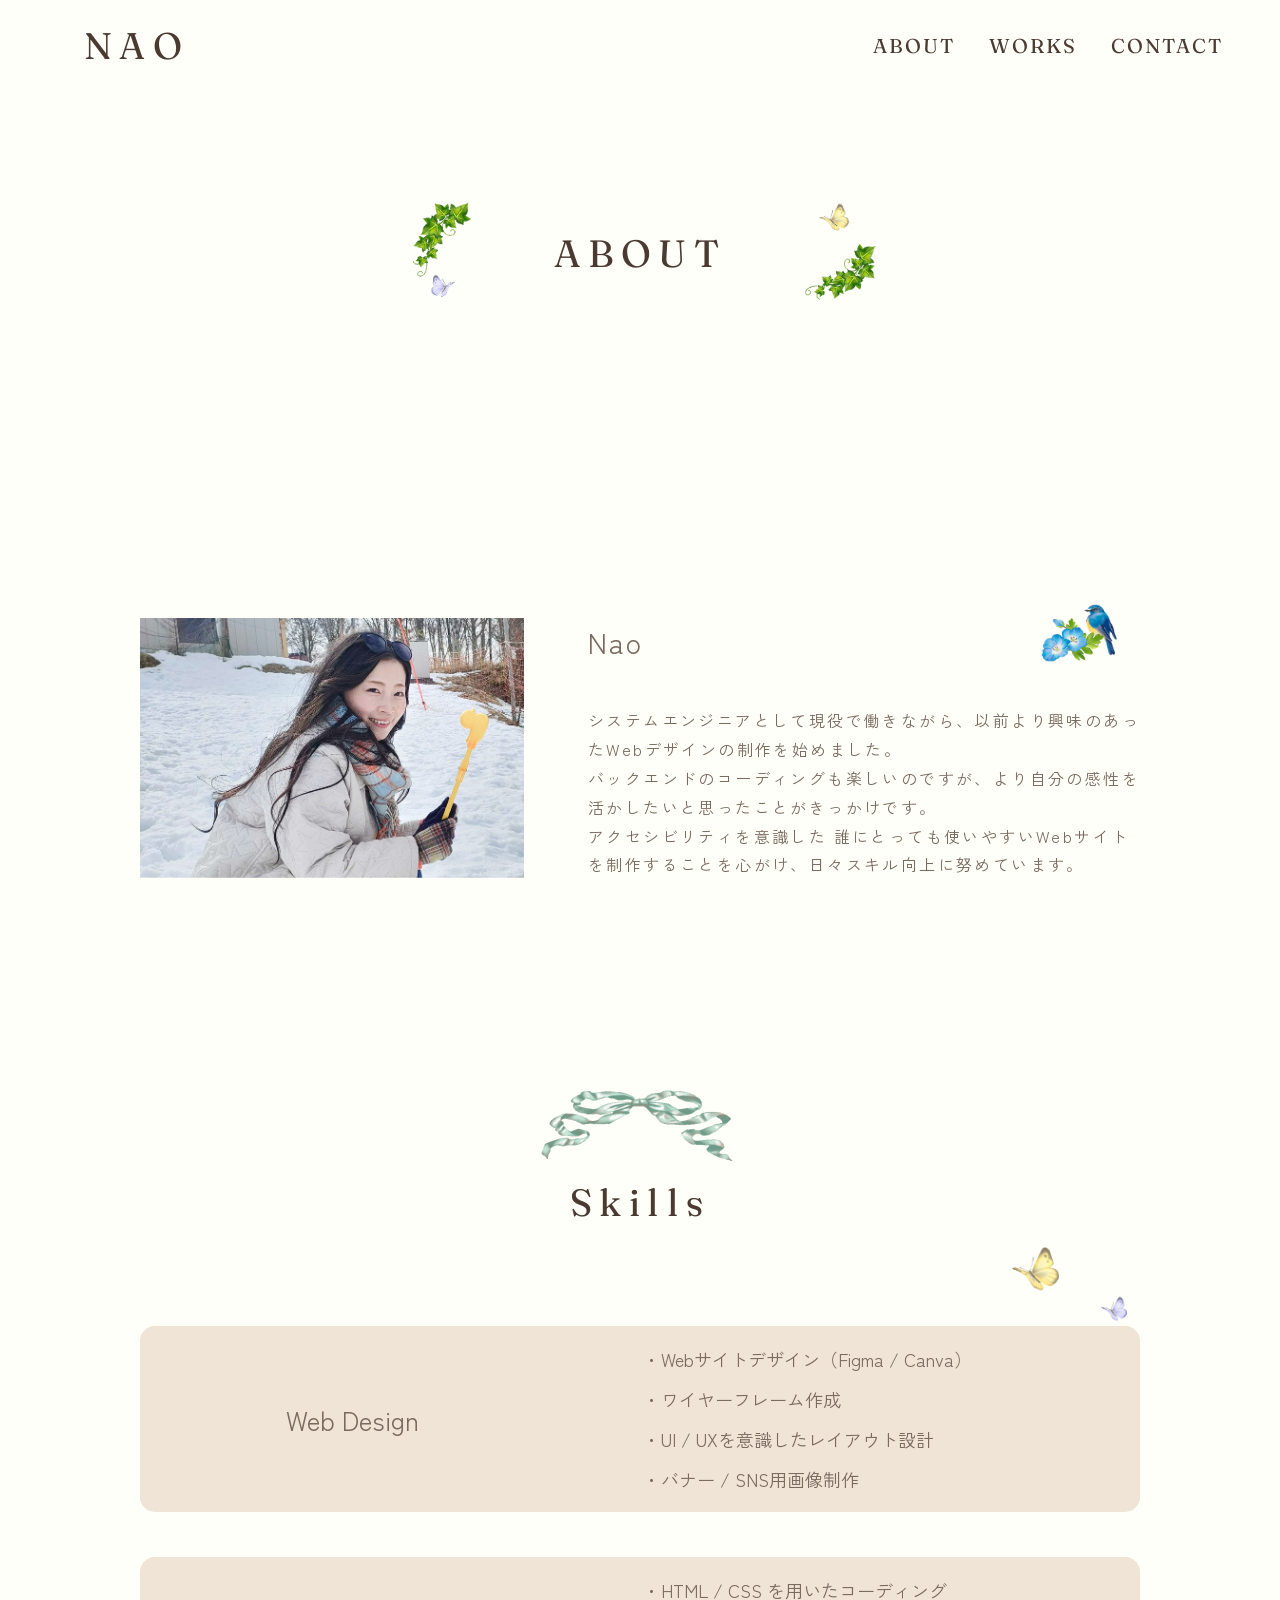
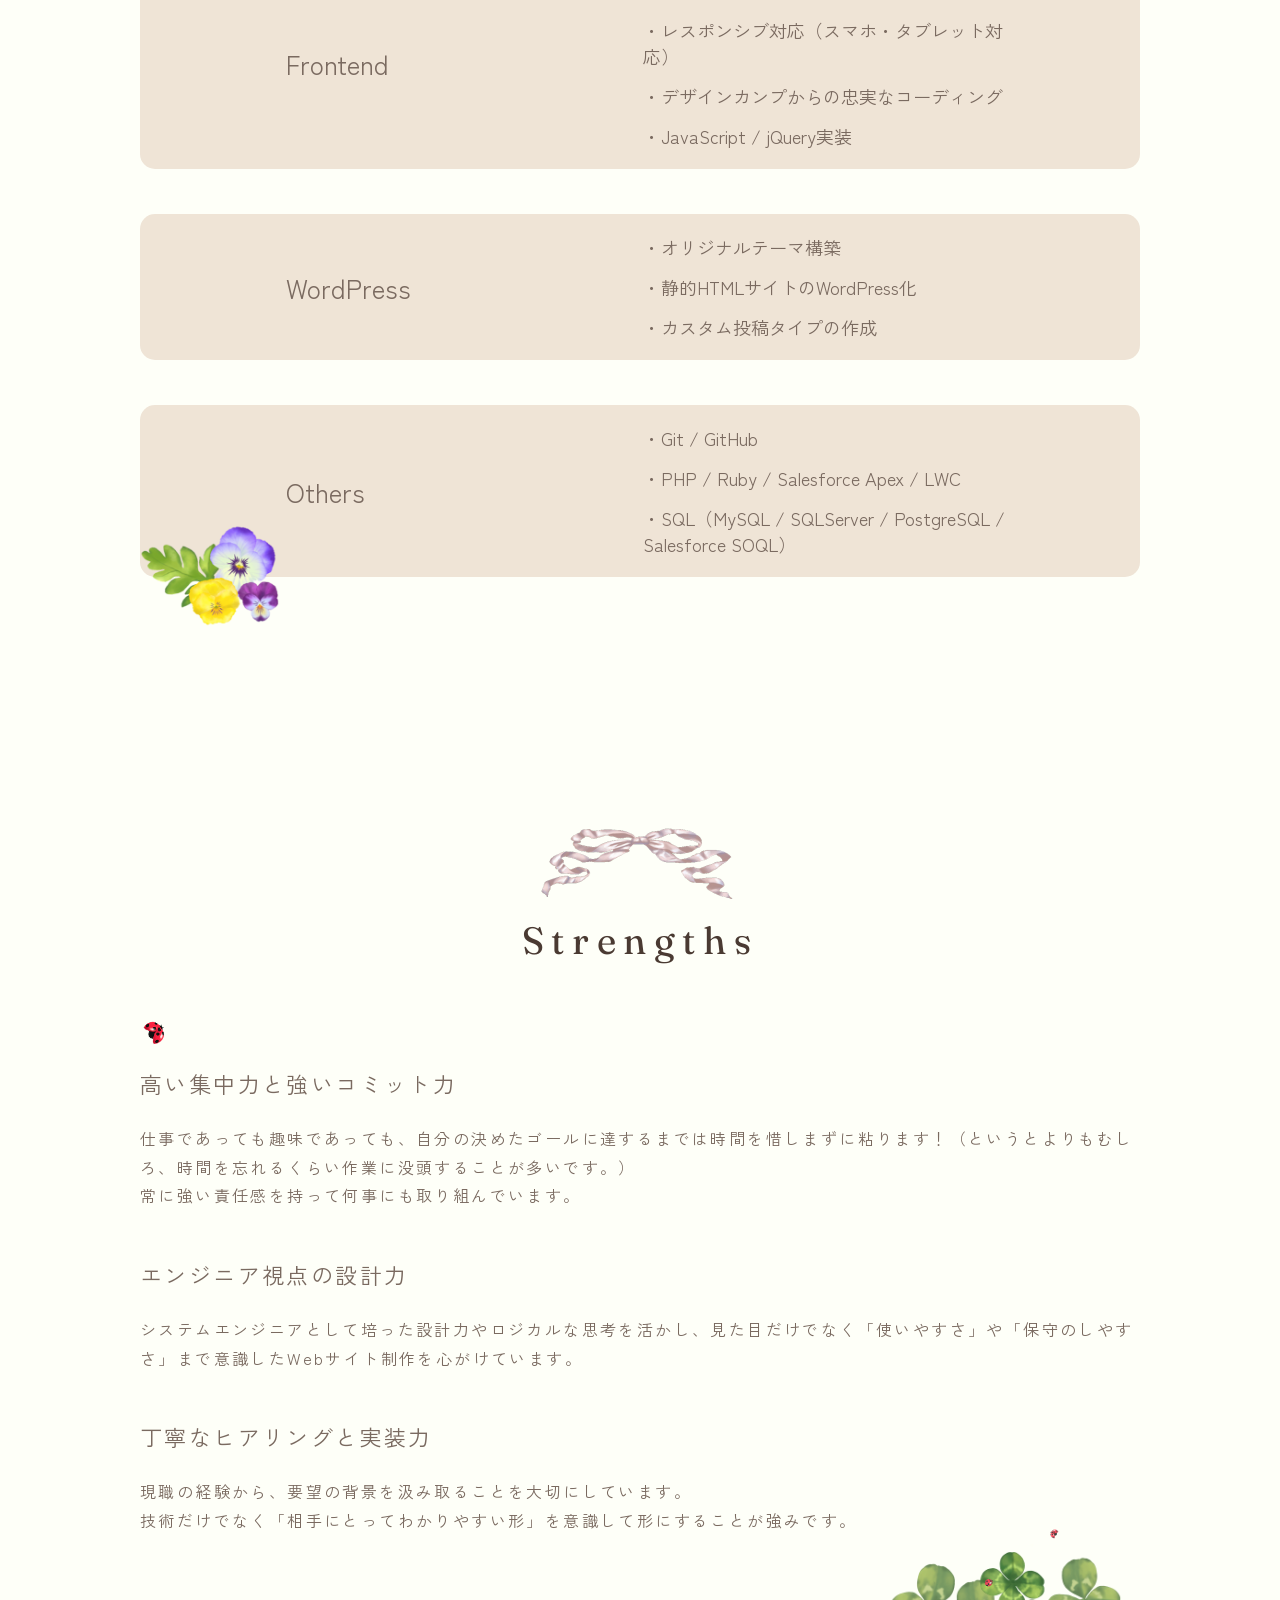
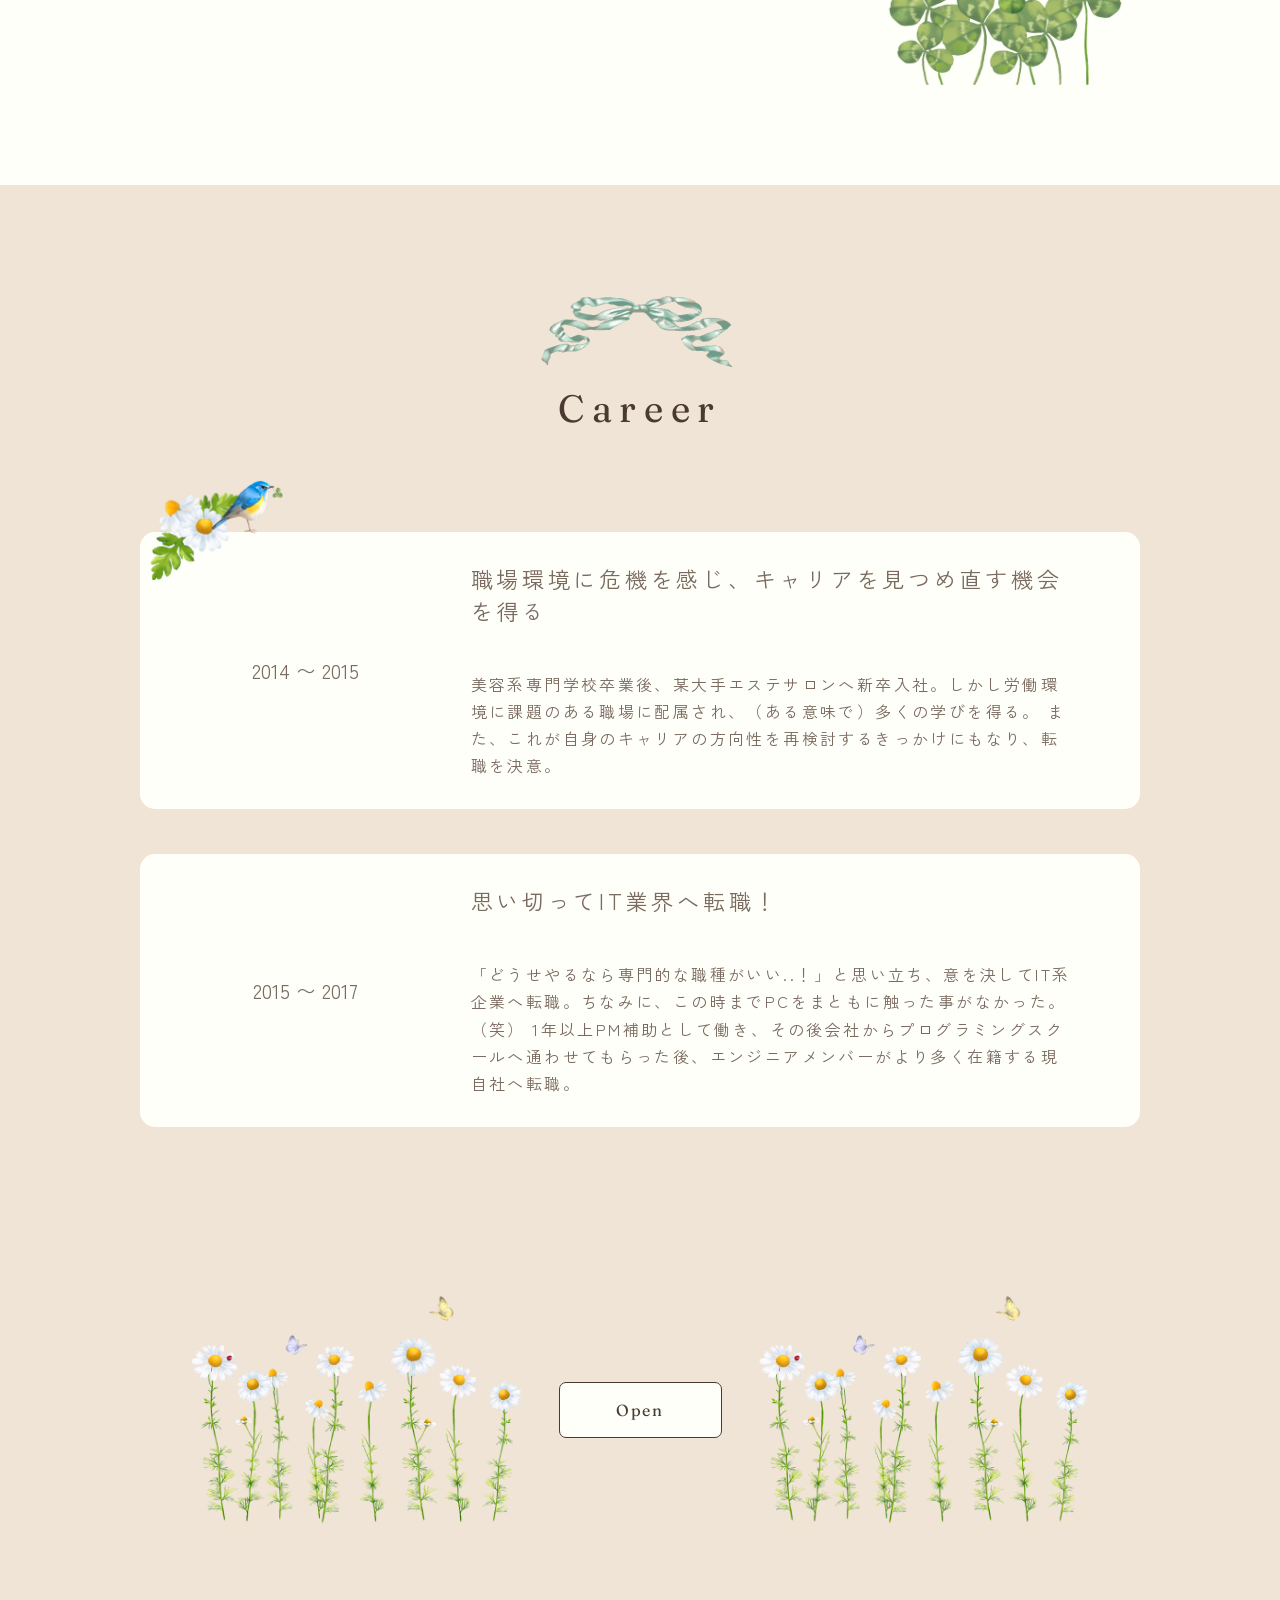
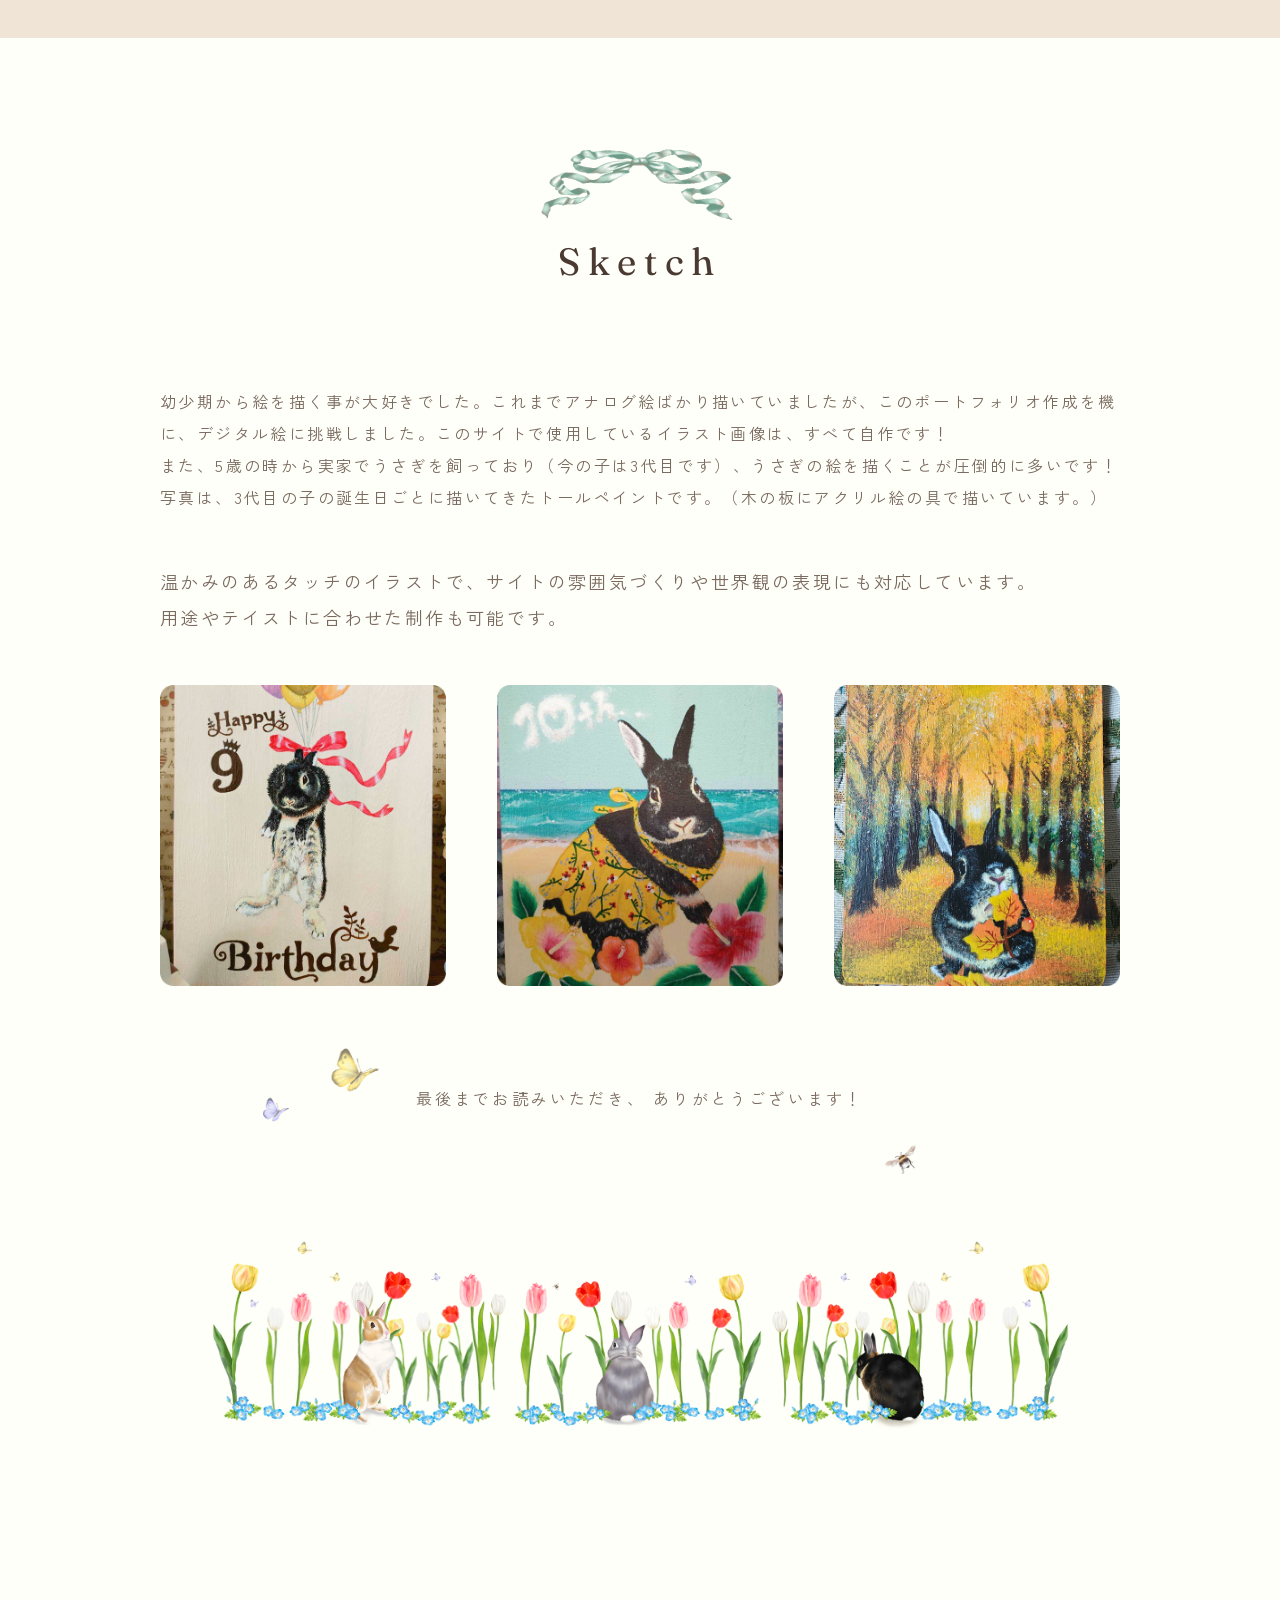
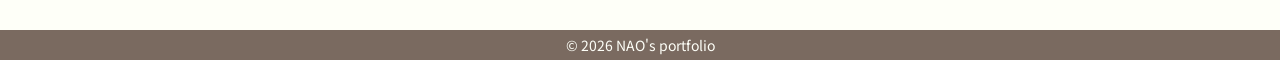
==== commit a9e5db08: "contactページ切り出し/ヘッダーメニュー修正" ====
--- a/about/index.html
+++ b/about/index.html
@@ -38,9 +38,9 @@
           <img src="../img/nav2.png" alt="ネモフィラとルリビタキ" class="nav_image nav_image2">
         </div>
         <ul class="header_nav_list">
-          <li class="header_nav_item"><a href="../index.html">HOME</a></li>
           <li class="header_nav_item"><a href="./">ABOUT</a></li>
           <li class="header_nav_item"><a href="../works/index.html">WORKS</a></li>
+          <li class="header_nav_item"><a href="../contact/index.html">CONTACT</a></li>
         </ul>
       </nav>
     </div>
--- a/css/style.css
+++ b/css/style.css
@@ -64,17 +64,17 @@
   display: block;
   opacity: 0;
   transform: translateY(10px);
-  animation: fadeInNav 1.5s ease forwards;
+  animation: fadeIn 1.5s ease forwards;
 }
 
 .header_nav  {
   margin-right: 57px;
   opacity: 0;
   transform: translateY(10px);
-  animation: fadeInNav 1.5s ease forwards;
-}
-
-@keyframes fadeInNav {
+  animation: fadeIn 1.5s ease forwards;
+}
+
+@keyframes fadeIn {
   to {
     opacity: 1;
     transform: translateY(0);
@@ -249,33 +249,7 @@
   z-index: 0;
 }
 
-.contact_mail {
-  letter-spacing: 0.1em;
-  color: #7a6a60;
-}
-
-.contact_box {
-  position: relative;
-  z-index: 0;
-  text-align: center;
-}
-
-.contact_box::before {
-  content: "";
-  position: absolute;
-  top: 50%;
-  left: 50%;
-  transform: translate(-50%, -50%);
-  z-index: -1;
-}
-
-.contact_text,
-.contact_mail {
-  position: relative;
-  z-index: 1;
-}
-
-.contact_mail::after {
+.contact_text::after {
   content: "";
   position: absolute;
   top: 150%;
@@ -310,7 +284,7 @@
   position: relative; 
   opacity: 0;
   transform: translateY(10px);
-  animation: fadeInNav 2s ease 0.5s forwards;
+  animation: fadeIn 2s ease 0.5s forwards;
 }
 
 .main_visual_work_title::before,
@@ -368,7 +342,8 @@
 /* =========================
   【共通】all works（制作物一覧）ページ
 ========================= */
-.page_title {
+.page_title,
+.heading--contact {
   color: #4A3A32;
   font-weight: 400;
   font-family: 'Fraunces', serif;
@@ -376,11 +351,13 @@
   position: relative;
   opacity: 0;
   transform: translateY(10px);
-  animation: fadeInNav 2s ease 0.5s forwards;
+  animation: fadeIn 2s ease 0.5s forwards;
 }
 
 .page_title::before,
-.page_title::after {
+.page_title::after,
+.heading--contact::before,
+.heading--contact::after {
   content: "";
   position: absolute;
   aspect-ratio: 14 / 9;
@@ -391,7 +368,9 @@
 }
 
 .page_title.is-show::before,
-.page_title.is-show::after {
+.page_title.is-show::after,
+.heading--contact.is-show::before,
+.heading--contact.is-show::after {
   filter: blur(0);
 }
 
@@ -442,7 +421,8 @@
 
 /* 下部の装飾1 */
 .all_works_deco.is-show,
-.about_deco.is-show {
+.about_deco.is-show,
+.thanks_deco.is-show {
   opacity: 1;
   transform: translateY(0);
   filter: blur(0);
@@ -501,6 +481,58 @@
   background: url("../img/career2.png") no-repeat center / contain;
 }
 
+.form_list {
+  display: flex;
+  flex-direction: column;
+  gap: 40px;
+}
+
+.btn--contact {
+  margin: 0 auto;
+  animation: formFadeIn 1.5s ease forwards;
+}
+
+.contact_form_wrapper {
+  display: flex;
+  flex-direction: column;
+  margin-bottom: 70px;
+  animation: formFadeIn 1.5s ease forwards;
+}
+
+@keyframes formFadeIn {
+  0% {
+    opacity: 0;
+    filter: blur(7px);
+  }
+
+  100% {
+    opacity: 1;
+    filter: blur(0);
+  }
+}
+
+.form_group input,
+.form_group textarea {
+  padding: 10px;
+  font-size: 16px;
+  border: 1px solid #d4c7b7;
+  border-radius: 4px;
+  color: #7a6a60;
+  background-color: #FFFFFF;
+}
+
+.form_group input:-webkit-autofill {
+  -webkit-box-shadow: 0 0 0px 1000px #fefff8 inset;
+  -webkit-text-fill-color: #7a6a60;
+}
+
+.form_group input:focus,
+.form_group textarea:focus {
+  outline: none;
+  border-color: #7a6a60;
+  box-shadow: 0 0 0 2px rgba(122, 106, 96, 0.2);
+}
+
 /* スマホ 〜 タブレット版 */
 @media (max-width: 1023px) {
 
@@ -549,7 +581,7 @@
     border: none;
     opacity: 0;
     transform: translateY(10px);
-    animation: fadeInNav 1.5s ease forwards;
+    animation: fadeIn 1.5s ease forwards;
   }
 
   .hamburger .line {
@@ -943,63 +975,6 @@
     background: url("../img/work1.png") no-repeat center / contain;
   }
 
-  .contact {
-    padding: 90px 20px;
-    background-color: #EFE4D6;
-  }
-
-  .contact_text, .contact_mail  {
-    font-size: 15px;
-    margin-bottom: 20px;
-  }
-
-  .contact_box {
-    padding: 180px 20px; 
-  }
-
-  .contact_box::before {
-    width: clamp(363px, 60vw, 500px);
-    aspect-ratio: 363 / 363;
-    background: url("../img/contact_frame_sp.png") no-repeat center / contain;
-    z-index: -1;
-  }
-
-  .contact_mail::after {
-    transform: translateX(-50%);
-    width: 86px;
-    height: 41px;
-  }
-
-  .contact_image_sp_left {
-    position: absolute;
-    top: 5%;
-    left: 15%;
-    opacity: 0;
-    transform: translate(-30%, -20%) scale(0.95);
-    transition: opacity 1.2s ease, transform 1.2s ease;
-    width: clamp(152px, 15vw, 200px);
-  }
-
-  .contact_image_sp_right {
-    position: absolute;
-    bottom: 20%;
-    right: 15%;
-    opacity: 0;
-    transform: translate(30%, 50%) scale(0.95);
-    transition: opacity 1.2s ease, transform 1.2s ease;
-    width: clamp(154px, 15vw, 200px);
-  }
-
-  .contact_image_sp_left.is-show {
-    opacity: 1;
-    transform: translate(-30%, -30%) scale(1);
-  }
-
-  .contact_image_sp_right.is-show {
-    opacity: 1;
-    transform: translate(30%, 30%) scale(1);
-  }
-
   /* =========================
    work（制作物単体）ページ
   ========================= */
@@ -1054,13 +1029,15 @@
     border-top: 1px solid #D4C7B7;
   }
   
-   /* 説明欄左上、スキル表右上、strengths左上、career左上、sketchテキスト左の装飾画像共通 */
+   /* 説明欄左上、スキル表右上、strengths左上、career左上、sketch、thanksテキスト左の装飾画像共通 */
   .work_description_list::before,
   .skill_card_wrapper::before,
   .strengths_wrapper::before,
   .career_wrapper::before,
   .sketch_text_closing::before,
-  .sketch_text_closing::after {
+  .sketch_text_closing::after,
+  .thanks_text::before,
+  .thanks_text::after {
     content: "";
     position: absolute;
     transition:
@@ -1256,7 +1233,8 @@
 
   /* 下部の装飾1 */
   .all_works_deco,
-  .about_deco {
+  .about_deco,
+  .thanks_deco {
     position: relative;
     display: block;
     width: min(100%, 600px);
@@ -1502,7 +1480,9 @@
   }
 
   .career_wrapper.is-show::before,
-  .sketch_text_closing.is-show::after {
+  .sketch_text_closing.is-show::after,
+  .thanks_text.is-show::before,
+  .thanks_text.is-show::after {
     transform: translateY(0) scale(1);
     opacity: 1;
     filter: blur(0);
@@ -1659,6 +1639,123 @@
     transition-delay: 1s;
     background: url("../img/about_deco_sp.png") no-repeat center / contain;
   }
+
+  /* =========================
+   contactページ
+  ========================= */
+  .contact {
+    padding: 90px 20px 270px;
+    background-color: #EFE4D6;
+    position: relative;
+  }
+
+  .contact_text,
+  .thanks_text {
+    font-size: 15px;
+    margin: 220px 0 120px;
+    opacity: 0;
+    transform: translateY(10px);
+    animation: fadeIn 2s ease 1s forwards;
+  }
+
+  .contact_text::after {
+    transform: translateX(-50%);
+    width: 120px;
+    height: 60px;
+  }
+
+  .contact_image_sp_left {
+    position: absolute;
+    top: 250px;
+    left: 50%;
+    opacity: 0;
+    transform: translate(-50%, -20%) scale(0.95);
+    transition: opacity 1.2s ease, transform 1.2s ease;
+    width: clamp(152px, 15vw, 200px);
+  }
+
+  .contact_image_sp_right {
+    position: absolute;
+    bottom: 0px;
+    left: 50%;
+    opacity: 0;
+    transform: translate(-50%, -20%) scale(0.95);
+    transition: opacity 1.2s ease, transform 1.2s ease;
+    width: clamp(154px, 15vw, 200px);
+  }
+
+  .contact_image_sp_left.is-show {
+    opacity: 1;
+    transform: translate(-50%, -30%) scale(1);
+  }
+
+  .contact_image_sp_right.is-show {
+    opacity: 1;
+    transform: translate(-50%, -30%) scale(1);
+  }
+
+  .form_group {
+    display: flex;
+    flex-direction: column;
+    align-items: flex-start;
+  }
+
+  .form_group label {
+    font-size: 16px;
+    width: 160px;
+    text-align: left;
+    color: #7a6a60;
+    margin-bottom: 12px;
+  }
+
+  .form_group input,
+  .form_group textarea {
+    width: 100%;
+  }
+
+  /* =========================
+   thanksページ
+  ========================= */
+  .thanks {
+    padding: 90px 20px;
+    background-color: #EFE4D6;
+    position: relative;
+    color: #7A6A60;
+  }
+
+  .thanks_text {
+    margin: 100px 0;
+    animation: fadeIn 1.5s ease forwards;
+    font-size: 15px;
+  }
+
+  .thanks_text::before {
+    top: -90px;
+    left: 0%;
+    width: clamp(290px, 10vw, 350px);
+    aspect-ratio: 310 / 93;
+    background: url("../img/thanks1_sp.png") no-repeat center/contain;
+    transform: translateY(40px) scale(0.92);
+    opacity: 0;
+  }
+
+  .thanks_text::after {
+    top: 70px;
+    right: 10%;
+    width: clamp(26px, 10vw, 30px);
+    aspect-ratio: 1 / 1;
+    background: url("../img/work4.png") no-repeat center/contain;
+    transform: translateY(40px) scale(0.92);
+  }
+
+  .thanks_deco {
+    transition:
+      opacity 1.2s ease,
+      transform 1.4s ease,
+      filter 1.2s ease;
+    transition-delay: 1s;
+    background: url("../img/thanks_deco_sp.png") no-repeat center / contain;
+  }
 }
 
 
@@ -1849,28 +1946,6 @@
     background: url("../img/heading1.png") no-repeat center/contain;
   }
 
-  .heading--contact::before {
-    content: "";
-    position: absolute;
-    top: 50%;
-    left: 45%;
-    transform: translate(-120%, -50%);
-    width: 231px;
-    height: 170px;
-    background: url("../img/heading_contact1.png") no-repeat center/contain;
-  }
-
-  .heading--contact::after {
-    content: "";
-    position: absolute;
-    top: 115%;
-    right: 40%;
-    transform: translate(120%, -50%);
-    width: 202px;
-    height: 132px;
-    background: url("../img/heading_contact2.png") no-repeat center/contain;
-  }
-
   .works_list {
     display: flex;
     gap: 140px;
@@ -2028,62 +2103,6 @@
     background: url("../img/work2.png") no-repeat center / contain;
   }
 
-  .contact {
-    padding: 140px 160px;
-    background-color: #EFE4D6;
-  }
-
-  .contact_text, .contact_mail {
-    font-size: 18px;
-    margin-bottom: 30px;
-  }
-
-  .contact_box {
-    padding: 180px 20px; 
-  }
-
-  .contact_box::before {
-    width: clamp(1000px, 60vw, 1400px);
-    aspect-ratio: 1049 / 384;
-    background: url("../img/contact_frame.png") no-repeat center / contain;
-  }
-
-  .contact_mail::after {
-    transform: translateX(-50%);
-    width: 148px;
-    height: 70px;
-  }
-
-  .contact_image_left {
-    position: absolute;
-    bottom: 40%;
-    left: 30%;
-    opacity: 0;
-    transform: translate(-160%, 70%) scale(0.95);
-    transition: opacity 1.2s ease, transform 1.2s ease;
-    width: clamp(226px, 15vw, 270px);
-  }
-
-  .contact_image_right {
-    position: absolute;
-    bottom: 40%;
-    left: 70%;
-    opacity: 0;
-    transform: translate(60%, 70%) scale(0.95);
-    transition: opacity 1.2s ease, transform 1.2s ease;
-    width: clamp(223px, 15vw, 240px);
-  }
-
-  .contact_image_left.is-show {
-    opacity: 1;
-    transform: translate(-160%, 60%) scale(1);
-  }
-
-  .contact_image_right.is-show {
-    opacity: 1;
-    transform: translate(60%, 60%) scale(1);
-  }
-
   /* =========================
    work（制作物単体）ページ
   ========================= */
@@ -2139,7 +2158,9 @@
   .strengths_wrapper::before,
   .career_wrapper::before,
   .sketch_text_closing::before,
-  .sketch_text_closing::after {
+  .sketch_text_closing::after,
+  .thanks_text::before,
+  .thanks_text::after {
     content: "";
     position: absolute;
     transition:
@@ -2166,7 +2187,9 @@
   .strengths_wrapper.is-show::before,
   .career_wrapper.is-show::before,
   .sketch_text_closing.is-show::before,
-  .sketch_text_closing.is-show::after {
+  .sketch_text_closing.is-show::after,
+  .thanks_text.is-show::before,
+  .thanks_text.is-show::after {
     transform: translateY(0) scale(1);
     opacity: 1;
     filter: blur(0);
@@ -2367,9 +2390,10 @@
     animation: focusIn 2.8s cubic-bezier(0.3, 1, 0.6, 1) forwards;
   }
 
-  /* all_works 下部の装飾1、about 下部の装飾共通 */
+  /* all_works 下部の装飾1、about, thanks 下部の装飾共通 */
   .all_works_deco,
-  .about_deco {
+  .about_deco,
+  .thanks_deco {
     position: relative;
     display: block;
     width: min(100%, 1600px);
@@ -2731,8 +2755,9 @@
     position: relative;
   }
 
-  /* sketchテキスト左の装飾画像 */
-  .sketch_text_closing::before {
+  /* sketch、thanksテキスト左の装飾画像 */
+  .sketch_text_closing::before,
+  .thanks_text::before {
     top: -50px;
     left: 10%;
     width: clamp(106px, 10vw, 140px);
@@ -2741,11 +2766,12 @@
     transform: translateY(40px) scale(0.92) scaleX(-1);
   }
 
-  .sketch_text_closing.is-show::before {
+  .sketch_text_closing.is-show::before,
+  .thanks_text.is-show::before {
     transform: translateY(0) scale(1) scaleX(-1);
   }
 
-  /* sketchテキスト右の装飾画像 */
+  /* sketch、thanksテキスト右の装飾画像 */
   .sketch_text_closing::after {
     top: 50px;
     right: 20%;
@@ -2768,5 +2794,138 @@
     transition-delay: 1s;
     background: url("../img/about_deco.png") no-repeat center / contain;
   }
-}
-
+
+  /* =========================
+   contactページ
+  ========================= */
+  .heading--contact::before {
+    content: "";
+    position: absolute;
+    top: 50%;
+    left: 45%;
+    transform: translate(-120%, -50%);
+    width: 231px;
+    height: 170px;
+    background: url("../img/heading_contact1.png") no-repeat center/contain;
+  }
+
+  .heading--contact::after {
+    content: "";
+    position: absolute;
+    top: 115%;
+    right: 40%;
+    transform: translate(120%, -50%);
+    width: 202px;
+    height: 132px;
+    background: url("../img/heading_contact2.png") no-repeat center/contain;
+  }
+
+  .contact {
+    padding: 140px 160px 280px;
+    background-color: #EFE4D6;
+    position: relative;
+  }
+
+  .contact_text,
+  .thanks_text {
+    font-size: 18px;
+    margin: 50px 0 140px;
+    position: relative;
+    opacity: 0;
+    transform: translateY(10px);
+    animation: fadeIn 2s ease 1s forwards;
+  }
+
+  .contact_text::after {
+    transform: translateX(-50%);
+    width: 148px;
+    height: 70px;
+    margin-top: 20px;
+  }
+
+  .contact_image_left {
+    position: absolute;
+    bottom: 250px;
+    left: 450px;
+    opacity: 0;
+    transform: translate(-160%, 70%) scale(0.95);
+    transition: opacity 1.2s ease, transform 1.2s ease;
+    width: clamp(226px, 15vw, 270px);
+  }
+
+  .contact_image_right {
+    position: absolute;
+    bottom: 250px;
+    right: 200px;
+    opacity: 0;
+    transform: translate(60%, 70%) scale(0.95);
+    transition: opacity 1.2s ease, transform 1.2s ease;
+    width: clamp(226px, 15vw, 270px);
+  }
+
+  .contact_image_left.is-show {
+    opacity: 1;
+    transform: translate(-160%, 60%) scale(1);
+  }
+
+  .contact_image_right.is-show {
+    opacity: 1;
+    transform: translate(60%, 60%) scale(1);
+  }
+
+  .form_group {
+    display: flex;
+    align-items: flex-start;
+  }
+
+  .form_group label {
+    font-size: 16px;
+    width: 160px;
+    text-align: left;
+    color: #7a6a60;
+  }
+
+  .form_group input,
+  .form_group textarea {
+    flex: 1;
+  }
+
+  /* =========================
+   thanksページ
+  ========================= */
+  .thanks {
+    padding: 140px 160px;
+    background-color: #EFE4D6;
+    position: relative;
+    color: #7A6A60;
+  }
+
+  .thanks_text {
+    margin: 100px 0;
+    animation: fadeIn 1.5s ease forwards;
+  }
+
+  .thanks_text::before {
+    top: -80px;
+    left: 10%;
+  }
+
+   .thanks_text::after {
+    top: -70px;
+    right: 10%;
+    width: clamp(109px, 10vw, 140px);
+    aspect-ratio: 109 / 147;
+    background: url("../img/thanks1.png") no-repeat center/contain;
+    transform: translateY(40px) scale(0.92);
+  }
+
+  .thanks_deco {
+    transition:
+      opacity 1.2s ease,
+      transform 1.4s ease,
+      filter 1.2s ease;
+    transition-delay: 1s;
+    background: url("../img/thanks_deco.png") no-repeat center / contain;
+  }
+}
+
